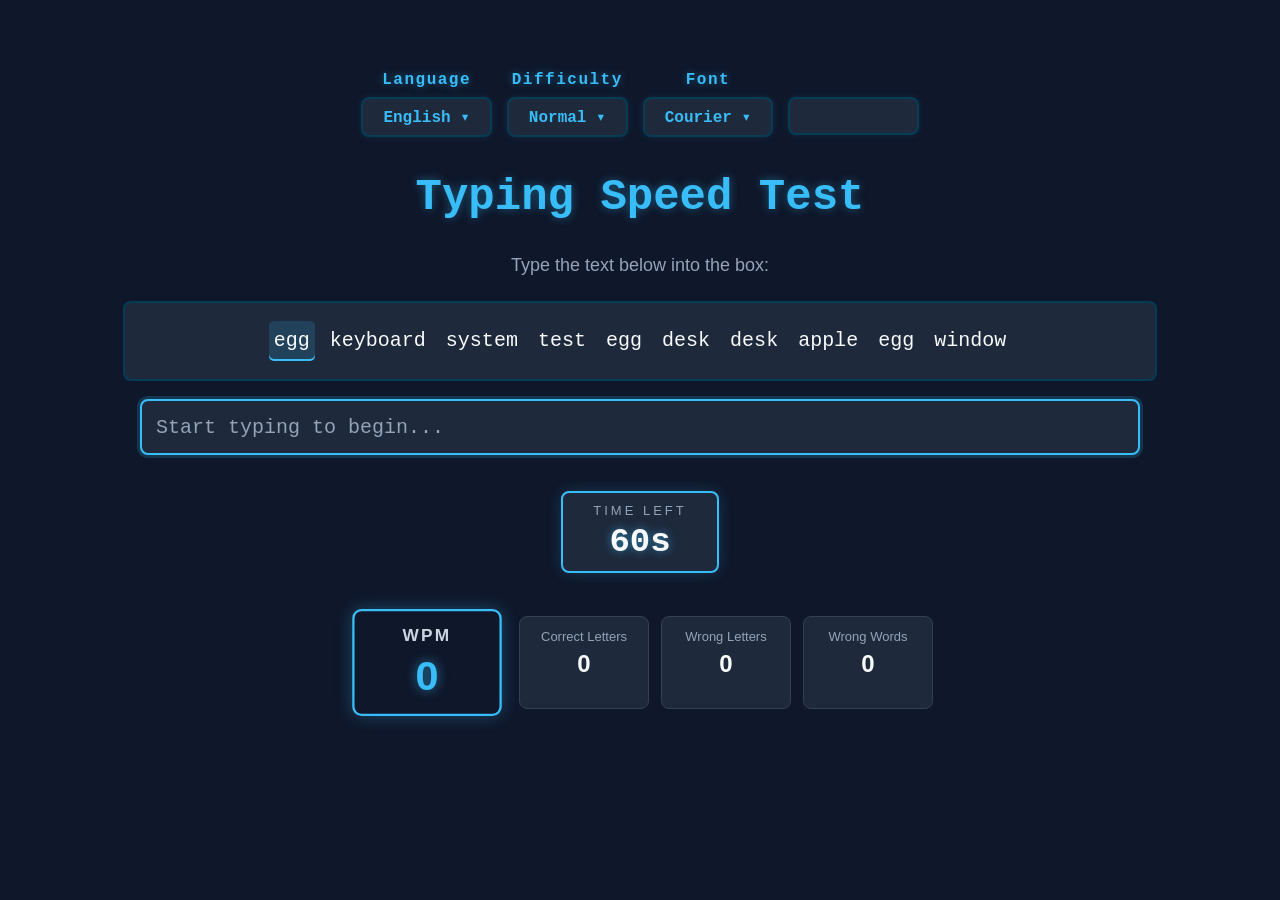
==== game.html @ d406fda8 "add font selection menu for text boxes and save preference" ====
<!DOCTYPE html>
<html>
<head>
    <meta charset="UTF-8">
    <title>Typing Speed Test</title>
    <link rel="stylesheet" href="style.css">
</head>
<body>
    <main class="game-container">
        
        <!-- Settings Menu Start -->
        <div class="settings-bar">
            <!-- 1. Menu (Language) -->
            <div class="dropdown-wrapper">
                <span class="dropdown-label" id="language-label">Language</span> <!-- ID Eklendi -->
                <div class="dropdown">
                    <button class="dropbtn" id="lang-btn" onclick="toggleMenu('language-menu')">English ▾</button>
                    <div id="language-menu" class="dropdown-content">
                        <a href="#" onclick="changeLanguage('English')">English</a>
                        <a href="#" onclick="changeLanguage('Turkish')">Turkish</a>
                    </div>
                </div>
            </div>
            <!-- 2. menu zorluk  -->
            <div class="dropdown-wrapper">
                <span class="dropdown-label" id="difficulty-label">Difficulty</span>
                <div class="dropdown">
                    <button class="dropbtn" id="diff-btn" onclick="toggleMenu('difficulty-menu')">Normal ▾</button>
                    <div id="difficulty-menu" class="dropdown-content">
                        <a href="#" id="diff-normal" onclick="changeDifficulty('Normal')">Normal</a>
                        <a href="#" id="diff-hard" onclick="changeDifficulty('Hard')">Hard</a>
                        <a href="#" id="diff-extreme" onclick="changeDifficulty('Extreme')">Extreme</a>
                    </div>
                </div>
            </div>
            <!-- 3. menu font  -->
            <div class="dropdown-wrapper">
                <span class="dropdown-label" id="font-label">Font</span>
                <div class="dropdown">
                    <button class="dropbtn" id="font-btn" onclick="toggleMenu('font-menu')">Courier ▾</button>
                    <div id="font-menu" class="dropdown-content">
                        <a href="#" onclick="changeFont('Courier New, monospace', 'Courier')">Courier</a>
                        <a href="#" onclick="changeFont('Arial, sans-serif', 'Arial')">Arial</a>
                        <a href="#" onclick="changeFont('Times New Roman, serif', 'Times')">Times</a>
                        <a href="#" onclick="changeFont('Verdana, sans-serif', 'Verdana')">Verdana</a>
                    </div>
                </div>
            </div>
            
            <!-- 4. Menu (Empty) -->
            <div class="dropdown-wrapper">
                <span class="dropdown-label">&nbsp;</span>
                <div class="dropdown">
                    <button class="dropbtn" onclick="toggleMenu('menu-4')">&nbsp;&nbsp;&nbsp;&nbsp;&nbsp;&nbsp;&nbsp;&nbsp;&nbsp;</button>
                    <div id="menu-4" class="dropdown-content">
                        <a href="#">Setting 1</a>
                        <a href="#">Setting 2</a>
                    </div>
                </div>
            </div>
        </div>
        <!-- Settings Menu End -->

        <h1 class="game-title-text">Typing Speed Test</h1>
        <p class="game-subtitle-text">Type the text below into the box:</p>
        
        <div id="target-text">Loading words...</div>
        <br>
        
        <input id="user-input" type="text" placeholder="Start typing to begin..." autocomplete="off">
        
        <br><br>
        
        <div class="timer-box" id="timer-box">
            <span class="timer-label">TIME LEFT</span>
            <span class="timer-value"><span id="time">60</span>s</span>
        </div>

        <div id="stats">
            <div class="stat-box">
                <span>WPM</span>
                <strong id="wpm">0</strong>
            </div>
            <div class="stat-box">
                <span>Correct Letters</span>
                <strong id="correct-letters">0</strong>
            </div>
            <div class="stat-box">
                <span>Wrong Letters</span>
                <strong id="wrong-letters">0</strong>
            </div>
            <div class="stat-box">
                <span>Wrong Words</span>
                <strong id="wrong-words">0</strong>
            </div>
        </div>
        
    </main>

    <script src="script.js"></script>
</body>
</html>
---- style.css ----
body {
    background-color: #0f172a; 
    color: #ffffff;
    font-family: Arial, sans-serif;
    margin: 0;
    overflow-x: hidden; /* Ekrandan taşan klavyenin yatay scroll bar (kaydırma çubuğu) oluşturmasını engeller */
}


.header-bar {
    position: absolute;
    top: 0;
    left: 0;
    width: 100%;
    background-color: #131c2c;
    padding: 12px 0;
    box-sizing: border-box;
    box-shadow: 0 4px 10px rgba(0, 0, 0, 0.4);
    z-index: 20;
}

.game-title {
    font-size: 38px;
    font-weight: 900;
    color: #ffffff;
    font-family: 'Courier New', Courier, monospace;
    text-shadow: 0 0 10px #9238f8, 0 0 20px #9238f8;
    border-right: 5px solid #4ade80;
    white-space: nowrap;
    overflow: hidden;
    margin: 0 0 0 40px;
    width: 12ch;
    animation: typing 1.5s steps(12, end), blink-caret 0.8s step-end infinite;
}

@keyframes typing { from { width: 0 } to { width: 12ch; } }
@keyframes blink-caret { from, to { border-color: transparent } 50% { border-color: #4ade80; } }

.menu-container {
    display: flex;
    flex-direction: column;
    align-items: center;
    justify-content: center;
    height: 100vh;
    padding-top: 40px; 
    box-sizing: border-box;
    text-align: center;
}

.menu-description {
    font-size: 20px;
    color: #94a3b8; 
    margin: 0 0 50px 0;
    letter-spacing: 1px;
    z-index: 10;
    position: relative;
}

.button-link {
    text-decoration: none;
    z-index: 15; 
    position: relative;
}

#menu-start-button {
    padding: 20px 60px;
    background-color: #9238f8; 
    color: #ffffff;
    border: none;
    font-size: 24px;
    font-weight: 900;
    letter-spacing: 3px;
    cursor: pointer;
    border-radius: 12px;
    transition: all 0.3s cubic-bezier(0.175, 0.885, 0.32, 1.275);
    box-shadow: 0 8px 25px rgba(146, 56, 248, 0.5);
    position: relative;
}

#menu-start-button:hover {
    transform: translateY(-5px) scale(1.05); 
    background-color: #a855f7; 
    box-shadow: 0 15px 35px rgba(146, 56, 248, 0.8); 
}

#menu-start-button:active {
    transform: translateY(-2px) scale(0.98);
}


.keyboard-decoration {
    margin-top: -220px; /* Klavyeyi yukarı, butonun tam arkasına çeker */
    display: flex;
    flex-direction: column;
    gap: 25px; 
    opacity: 0.15; 
    pointer-events: none; 
    user-select: none; 
    z-index: 5; 
    position: relative;
}

.key-row {
    display: flex;
    justify-content: center;
    gap: 25px; 
}

.key {
    width: 100px; 
    height: 100px; 
    background-color: rgba(30, 41, 59, 0.6); 
    border: 3px solid rgba(146, 56, 248, 0.5); 
    border-radius: 25px; 
    display: flex;
    align-items: center;
    justify-content: center;
    font-family: 'Courier New', Courier, monospace;
    font-size: 80px; 
    font-weight: bold;
    color: rgba(255, 255, 255, 0.6); 
    box-shadow: inset 0 0 30px rgba(146, 56, 248, 0.15), 0 10px 20px rgba(0, 0, 0, 0.6);
    transition: all 0.3s ease;
}


.highlight-qwerty {
    color: #4ade80; 
    background-color: rgba(74, 222, 128, 0.15); 
    border-color: #4ade80; 
    box-shadow: inset 0 0 40px rgba(74, 222, 128, 0.4), 0 0 30px rgba(74, 222, 128, 0.4); 
    text-shadow: 0 0 10px #4ade80, 0 0 25px #4ade80, 0 0 40px #4ade80; 
}

.space-bar {
    width: 1260px; 
}

.footer-bar {
    position: absolute;
    bottom: 0;
    left: 0;
    width: 100%;
    background-color: #131c2c; /* Üstteki dikdörtgen ile aynı renk */
    padding: 12px 0;
    box-sizing: border-box;
    box-shadow: 0 -4px 10px rgba(0, 0, 0, 0.4); /* Gölge yukarı doğru veriliyor */
    z-index: 20;
    text-align: center;
}

.footer-bar p {
    margin: 0;
    color: #94a3b8; /* Yazı rengi üstteki açıklama metni ile uyumlu */
    font-family: 'Courier New', Courier, monospace; /* Terminal temasıyla uyumlu font */
    font-size: 14px;
    letter-spacing: 1.5px;
}

/* Yeni eklenen oyun ekranı ana taşıyıcısı */
.game-container {
    display: flex;
    flex-direction: column;
    align-items: center;
    justify-content: center;
    min-height: 100vh; /* Ekranın tamamını kaplayıp ortalar */
    padding: 20px;
    box-sizing: border-box;
}

.game-title-text {
    font-family: 'Courier New', Courier, monospace; 
    font-size: 44px;         /* Boyutu biraz büyüttük (Eskisi 36px idi) */
    color: #38bdf8;
    margin-top: -20px;       /* Çok az bir şey yukarı çektik */
    margin-bottom: 15px;     /* Altındaki yazıyla da arası ferahlasın diye boşluk verdik */
    text-shadow: 0 0 10px rgba(56, 189, 248, 0.4);
}

.game-subtitle-text {
    font-family: Arial, sans-serif;
    color: #94a3b8;
    font-size: 18px;
    margin-bottom: 25px;
}

.game-time-text {
    font-family: 'Courier New', Courier, monospace;
    font-size: 20px;
    color: #f8fafc;
}

#target-text {
    font-family: 'Courier New', Courier, monospace; 
    text-align: center; 
    background-color: #1e293b; 
    color: #f8fafc;            
    padding: 15px;
    border: 2px solid #043d55;
    
    width: min(1000px, 95vw); 

    white-space: normal;
    font-size: 20px;
    line-height: 1.8; 
    border-radius: 8px;
}

.target-word {
    display: inline-block;
    margin: 3px 5px;
    padding: 2px 5px;
    border-radius: 5px;
}

.target-char {
    display: inline-block;
    border-radius: 3px;
}

.current-word {
    background-color: rgba(56, 189, 248, 0.16);
    box-shadow: inset 0 -2px 0 #38bdf8;
}

.completed-word {
    color: #4ade80;
}

.missed-word {
    color: #f87171;
    background-color: rgba(248, 113, 113, 0.16);
}

/* kullanıcının yazı yazacağı kutu */
#user-input {
    font-family: 'Courier New', Courier, monospace; 
    background-color: #1e293b;
    color: #ffffff;
    border: 2px solid #334155;
    border-radius: 8px;
    box-sizing: border-box;
    
    /* DEĞİŞEN KISIM BURASI */
    width: min(1000px, 95vw);
    
    height: 56px;
    font-size: 20px;
    line-height: 1.5;
    padding: 14px;
    outline: none;
    transition: border-color 0.2s ease, box-shadow 0.2s ease;
}

#user-input:focus {
    border-color: #38bdf8;
    box-shadow: 0 0 0 3px rgba(56, 189, 248, 0.18);
}

#user-input::placeholder {
    color: #94a3b8;
}

#stats {
    display: flex;
    justify-content: center;
    gap: 12px;
    flex-wrap: wrap;
    width: min(620px, 90vw);
    margin-top: 18px;
}

.stat-box {
    background-color: #1e293b;
    border: 1px solid #334155;
    border-radius: 8px;
    box-sizing: border-box;
    min-width: 130px;
    padding: 12px 16px;
    text-align: center; /* Kutuların içi düzgün ortalansın */
}

.stat-box span {
    display: block;
    color: #94a3b8;
    font-size: 13px;
    margin-bottom: 6px;
}

.stat-box strong {
    color: #f8fafc;
    font-size: 24px;
}

/*yazının doğruluğuna göre renk değiştirme*/
.correct {
    color: #4ade80; 
}

.incorrect {
    color: #f87171; 
    background-color: rgba(248, 113, 113, 0.2); /* yanlış yazılan kelimelerin arka planını hafif kırmızı yapar */   
    border-radius: 3px;
}

.timer-box {
    background-color: #1e293b;
    border: 2px solid #38bdf8;
    border-radius: 8px;
    padding: 10px 30px;
    margin-bottom: 25px;
    text-align: center;
    box-shadow: 0 0 15px rgba(56, 189, 248, 0.2);
    transition: all 0.3s ease;
}

.timer-label {
    display: block;
    color: #94a3b8;
    font-family: Arial, sans-serif;
    font-size: 13px;
    letter-spacing: 3px;
    margin-bottom: 5px;
}

.timer-value {
    display: block;
    color: #f8fafc;
    font-family: 'Courier New', Courier, monospace;
    font-size: 34px;
    font-weight: bold;
    text-shadow: 0 0 10px rgba(56, 189, 248, 0.6);
}

/* Son 10 saniye kala devreye girecek kırmızı alarm animasyonu */
.timer-warning {
    border-color: #f87171 !important;
    box-shadow: 0 0 25px rgba(248, 113, 113, 0.4) !important;
}

.timer-warning .timer-value {
    color: #f87171 !important;
    animation: pulse-red 1s infinite;
    text-shadow: 0 0 15px rgba(248, 113, 113, 0.8) !important;
}

@keyframes pulse-red {
    0% { transform: scale(1); }
    50% { transform: scale(1.08); }
    100% { transform: scale(1); }
}
/* --- YENİDEN BAŞLAT BUTONU TASARIMI --- */
.restart-button {
    background-color: transparent;
    color: #38bdf8;
    border: 2px solid #38bdf8;
    border-radius: 8px;
    padding: 10px 25px;
    font-family: 'Courier New', Courier, monospace;
    font-size: 20px;
    font-weight: bold;
    cursor: pointer;
    transition: all 0.3s ease;
    box-shadow: 0 0 10px rgba(56, 189, 248, 0.2);
}

.restart-button:hover {
    background-color: rgba(56, 189, 248, 0.1);
    box-shadow: 0 0 20px rgba(56, 189, 248, 0.6);
    transform: scale(1.05);
}
.stat-box:first-child {
    border: 2px solid #38bdf8; 
    box-shadow: 0 0 15px rgba(56, 189, 248, 0.3);
    transform: scale(1.15); /* Kutuyu diğerlerine göre %15 daha büyük hale getirir */
    margin: 0 15px; 
    background-color: #0f172a; 
}

/* WPM Kutusunun İçindeki Sayının Tasarımı */
.stat-box:first-child strong {
    font-size: 36px; 
    color: #38bdf8;
    text-shadow: 0 0 10px rgba(56, 189, 248, 0.6);
}

/* WPM Kutusunun Üstündeki "WPM" Yazısının Tasarımı */
.stat-box:first-child span {
    font-size: 15px; /* Başlık yazısını da bir tık büyütürüz */
    color: #cbd5e1;
    font-weight: bold;
    letter-spacing: 2px;
}

/* --- AYARLAR MENÜSÜ TASARIMI --- */
.settings-bar {
    display: flex;
    justify-content: center;
    gap: 15px;
    margin-top: -120px; 
    margin-bottom: 55px;  
    z-index: 100;
}

.dropdown {
    position: relative;
    display: inline-block;
}

.dropbtn {
    background-color: #1e293b;
    color: #38bdf8;
    padding: 8px 20px;
    font-family: 'Courier New', Courier, monospace;
    font-size: 16px;
    font-weight: bold;
    border: 2px solid #043d55;
    border-radius: 8px;
    cursor: pointer;
    transition: all 0.3s ease;
    box-shadow: 0 0 10px rgba(56, 189, 248, 0.1);
}

.dropbtn:hover, .dropbtn:focus {
    background-color: #043d55;
    box-shadow: 0 0 15px rgba(56, 189, 248, 0.4);
    transform: translateY(-2px);
}

.dropdown-content {
    display: none;
    position: absolute;
    background-color: #1e293b;
    min-width: 130px;
    box-shadow: 0px 8px 16px 0px rgba(0,0,0,0.6);
    z-index: 1;
    border: 2px solid #334155;
    border-radius: 8px;
    top: 115%; 
    left: 50%;
    transform: translateX(-50%);
    overflow: hidden;
}

.dropdown-content a {
    color: #94a3b8;
    padding: 12px 16px;
    text-decoration: none;
    display: block;
    font-family: 'Courier New', Courier, monospace;
    font-size: 14px;
    text-align: center;
    transition: all 0.2s ease;
}

.dropdown-content a:hover {
    background-color: rgba(56, 189, 248, 0.15);
    color: #38bdf8;
}

/* JavaScript ile eklenecek görünürlük sınıfı */
.show-menu {
    display: block;
}
/* Menü ve üstündeki yazıyı hizalamak için kapsayıcı */
.dropdown-wrapper {
    display: flex;
    flex-direction: column;
    align-items: center;
    gap: 8px; /* Yazı ile buton arasındaki boşluk */
}

/* Kutunun üstündeki başlığın tasarımı */
.dropdown-label {
    color: #38bdf8; /* Temanla uyumlu turkuaz/mavi renk */
    font-family: 'Courier New', Courier, monospace;
    font-size: 16px; /* Daha net okunması için biraz büyüttük */
    font-weight: bold;
    letter-spacing: 1.5px;
    text-shadow: 0 0 8px rgba(56, 189, 248, 0.4); /* Hafif mavi parlama efekti */
}
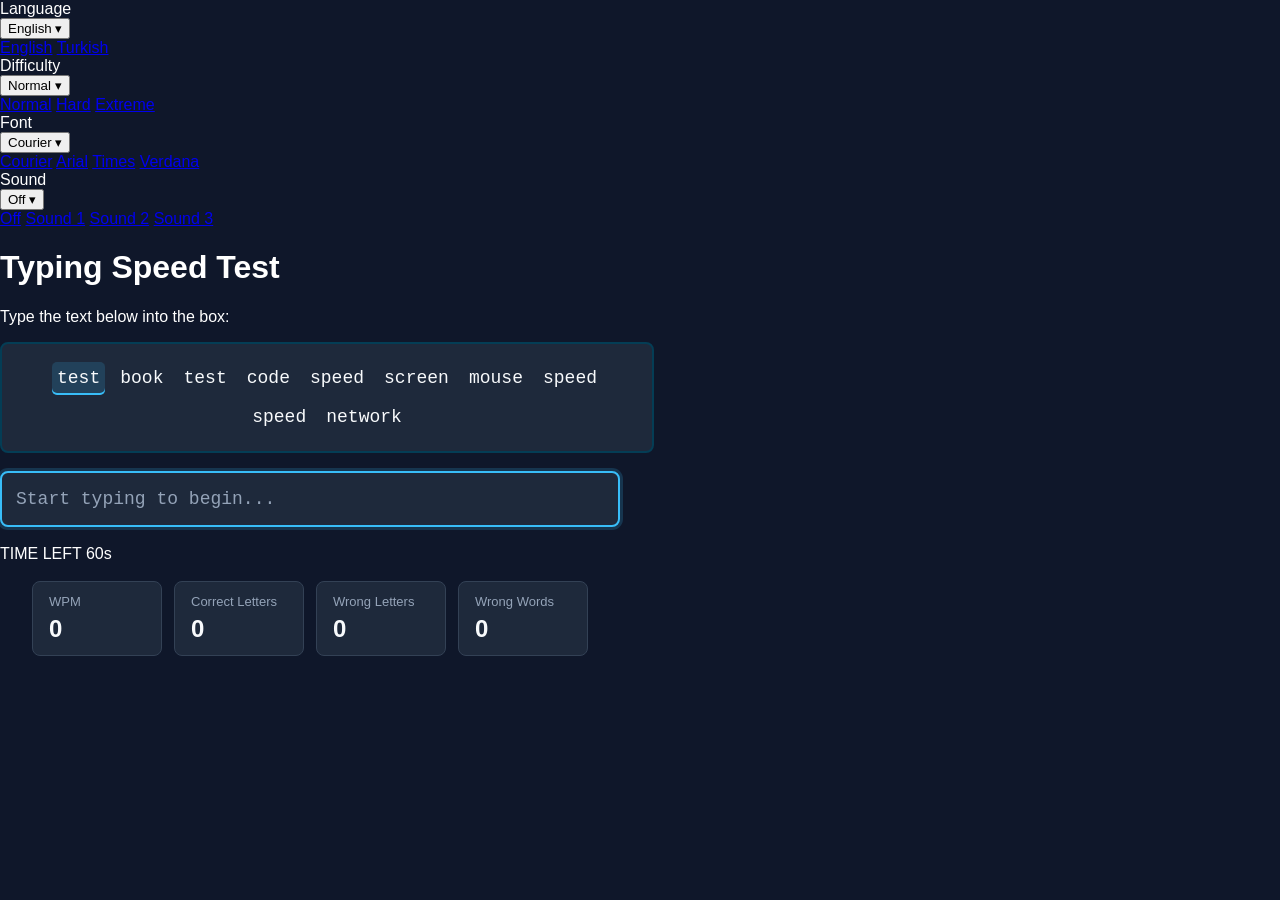
==== commit dca0e947: "integrate real .wav audio files with randomized playback for mechanical keyboard sound" ====
--- a/game.html
+++ b/game.html
@@ -8,11 +8,9 @@
 <body>
     <main class="game-container">
         
-        <!-- Settings Menu Start -->
         <div class="settings-bar">
-            <!-- 1. Menu (Language) -->
             <div class="dropdown-wrapper">
-                <span class="dropdown-label" id="language-label">Language</span> <!-- ID Eklendi -->
+                <span class="dropdown-label" id="language-label">Language</span>
                 <div class="dropdown">
                     <button class="dropbtn" id="lang-btn" onclick="toggleMenu('language-menu')">English ▾</button>
                     <div id="language-menu" class="dropdown-content">
@@ -21,7 +19,7 @@
                     </div>
                 </div>
             </div>
-            <!-- 2. menu zorluk  -->
+            
             <div class="dropdown-wrapper">
                 <span class="dropdown-label" id="difficulty-label">Difficulty</span>
                 <div class="dropdown">
@@ -33,7 +31,7 @@
                     </div>
                 </div>
             </div>
-            <!-- 3. menu font  -->
+            
             <div class="dropdown-wrapper">
                 <span class="dropdown-label" id="font-label">Font</span>
                 <div class="dropdown">
@@ -47,20 +45,19 @@
                 </div>
             </div>
             
-            <!-- 4. Menu (Empty) -->
             <div class="dropdown-wrapper">
-                <span class="dropdown-label">&nbsp;</span>
+                <span class="dropdown-label" id="sound-label">Sound</span>
                 <div class="dropdown">
-                    <button class="dropbtn" onclick="toggleMenu('menu-4')">&nbsp;&nbsp;&nbsp;&nbsp;&nbsp;&nbsp;&nbsp;&nbsp;&nbsp;</button>
-                    <div id="menu-4" class="dropdown-content">
-                        <a href="#">Setting 1</a>
-                        <a href="#">Setting 2</a>
+                    <button class="dropbtn" id="sound-btn" onclick="toggleMenu('sound-menu')">Off ▾</button>
+                    <div id="sound-menu" class="dropdown-content">
+                        <a href="#" id="snd-off" onclick="changeSound('Off')">Off</a>
+                        <a href="#" id="snd-k1" onclick="changeSound('Sound 1')">Sound 1</a>
+                        <a href="#" id="snd-k2" onclick="changeSound('Sound 2')">Sound 2</a>
+                        <a href="#" id="snd-k3" onclick="changeSound('Sound 3')">Sound 3</a>
                     </div>
                 </div>
             </div>
         </div>
-        <!-- Settings Menu End -->
-
         <h1 class="game-title-text">Typing Speed Test</h1>
         <p class="game-subtitle-text">Type the text below into the box:</p>
         
--- a/style.css
+++ b/style.css
@@ -1,12 +1,11 @@
-
+/* --- ORTAK AYARLAR --- */
 body {
     background-color: #0f172a; 
     color: #ffffff;
     font-family: Arial, sans-serif;
     margin: 0;
-    overflow-x: hidden; /* Ekrandan taşan klavyenin yatay scroll bar (kaydırma çubuğu) oluşturmasını engeller */
-}
-
+    overflow-x: hidden;
+}
 
 .header-bar {
     position: absolute;
@@ -14,10 +13,13 @@
     left: 0;
     width: 100%;
     background-color: #131c2c;
-    padding: 12px 0;
+    padding: 12px 40px;/* Sağ ve soldan 40px boşluk verildi */
     box-sizing: border-box;
     box-shadow: 0 4px 10px rgba(0, 0, 0, 0.4);
     z-index: 20;
+    display: flex;/* Başlık ve butonu yan yana hizalamak için */
+    justify-content: space-between;
+    align-items: center;/* Dikeyde ortalama */
 }
 
 .game-title {
@@ -29,13 +31,39 @@
     border-right: 5px solid #4ade80;
     white-space: nowrap;
     overflow: hidden;
-    margin: 0 0 0 40px;
+    margin: 0;/* Header-bar içindeki flex düzeni için margin sıfırlandı */
     width: 12ch;
     animation: typing 1.5s steps(12, end), blink-caret 0.8s step-end infinite;
 }
 
 @keyframes typing { from { width: 0 } to { width: 12ch; } }
 @keyframes blink-caret { from, to { border-color: transparent } 50% { border-color: #4ade80; } }
+
+/* auth ve profil aksiyonlari yerlesimi */
+.header-actions {
+    display: flex;
+    align-items: center;
+    gap: 20px;
+}
+
+/* log in butonu */
+.login-btn {
+    background: none;
+    border: none;
+    padding: 0;
+    font-family: 'Courier New', Courier, monospace;
+    font-size: 14px;
+    font-weight: bold;
+    color: rgba(255, 255, 255, 0.6);
+    cursor: pointer;
+    transition: color 0.2s ease, text-shadow 0.2s ease;
+    outline: none;
+}
+
+.login-btn:hover {
+    color: #4ade80;
+    text-shadow: 0 0 8px #4ade80;
+}
 
 .menu-container {
     display: flex;
@@ -51,54 +79,26 @@
 .menu-description {
     font-size: 20px;
     color: #94a3b8; 
-    margin: 0 0 50px 0;
+    margin: 0 0 90px 0;
     letter-spacing: 1px;
     z-index: 10;
     position: relative;
 }
 
-.button-link {
-    text-decoration: none;
-    z-index: 15; 
-    position: relative;
-}
-
-#menu-start-button {
-    padding: 20px 60px;
-    background-color: #9238f8; 
-    color: #ffffff;
-    border: none;
-    font-size: 24px;
-    font-weight: 900;
-    letter-spacing: 3px;
-    cursor: pointer;
-    border-radius: 12px;
-    transition: all 0.3s cubic-bezier(0.175, 0.885, 0.32, 1.275);
-    box-shadow: 0 8px 25px rgba(146, 56, 248, 0.5);
-    position: relative;
-}
-
-#menu-start-button:hover {
-    transform: translateY(-5px) scale(1.05); 
-    background-color: #a855f7; 
-    box-shadow: 0 15px 35px rgba(146, 56, 248, 0.8); 
-}
-
-#menu-start-button:active {
-    transform: translateY(-2px) scale(0.98);
-}
-
-
+/* ---  SAYDAM KLAVYE --- */
 .keyboard-decoration {
-    margin-top: -220px; /* Klavyeyi yukarı, butonun tam arkasına çeker */
+    margin-top: -60px;
     display: flex;
     flex-direction: column;
     gap: 25px; 
-    opacity: 0.15; 
-    pointer-events: none; 
     user-select: none; 
     z-index: 5; 
     position: relative;
+}
+
+.keyboard-decoration .key:not(.space-bar) {
+    pointer-events: none;
+    opacity: 0.15;
 }
 
 .key-row {
@@ -124,86 +124,257 @@
     transition: all 0.3s ease;
 }
 
-
+/*BELİRGİN QWERTY VURGUSU */
 .highlight-qwerty {
     color: #4ade80; 
-    background-color: rgba(74, 222, 128, 0.15); 
+    background-color: rgba(74, 222, 128, 0.3);
     border-color: #4ade80; 
-    box-shadow: inset 0 0 40px rgba(74, 222, 128, 0.4), 0 0 30px rgba(74, 222, 128, 0.4); 
-    text-shadow: 0 0 10px #4ade80, 0 0 25px #4ade80, 0 0 40px #4ade80; 
+    box-shadow: inset 0 0 40px rgba(74, 222, 128, 0.5), 0 0 35px rgba(74, 222, 128, 0.5); 
+    text-shadow: 0 0 12px #4ade80, 0 0 30px #4ade80; 
+    opacity: 0.3 !important;
+}
+
+/* profil dairesi konteynari */
+.profile-container {
+    position: relative; 
+    display: flex;
+    align-items: center;
+    z-index: 25;
+}
+
+.profile-circle {
+    width: 45px;
+    height: 45px;
+    background-color: rgba(146, 56, 248, 0.2);
+    border: 2px solid #9238f8;
+    border-radius: 50%;
+    display: flex;
+    align-items: center;
+    justify-content: center;
+    font-family: 'Courier New', Courier, monospace;
+    font-size: 20px;
+    font-weight: bold;
+    color: #ffffff;
+    cursor: pointer;
+    box-shadow: 0 0 15px rgba(146, 56, 248, 0.4);
+    transition: all 0.3s ease;
+}
+
+.profile-circle:hover {
+    background-color: rgba(146, 56, 248, 0.4);
+    border-color: #4ade80;
+    box-shadow: 0 0 20px #4ade80;
+    transform: scale(1.05);
+}
+
+/* absolute yapisi relative parent icine sabitlendi */
+.profile-modal {
+    display: none;
+    position: absolute; 
+    top: 58px; 
+    right: 0; 
+    z-index: 100;
+}
+
+.profile-modal.active {
+    display: flex;
+}
+
+.modal-content {
+    background-color: rgba(19, 28, 44, 0.8); 
+    backdrop-filter: blur(10px); 
+    border: 2px solid rgba(146, 56, 248, 0.6);
+    border-radius: 16px;
+    padding: 22px;
+    width: 320px;
+    box-shadow: 0 10px 30px rgba(0, 0, 0, 0.6), inset 0 0 20px rgba(146, 56, 248, 0.1);
+    text-align: left;
+    animation: modalSlide 0.2s ease-out;
+}
+
+@keyframes modalSlide {
+    from { transform: translateY(-10px); opacity: 0; }
+    to { transform: translateY(0); opacity: 1; }
+}
+
+.modal-content h3 {
+    margin: 0 0 16px 0;
+    font-family: 'Courier New', Courier, monospace;
+    color: #ffffff;
+    font-size: 18px;
+    text-shadow: 0 0 8px #9238f8;
+}
+
+.input-group {
+    display: flex;
+    flex-direction: column;
+    gap: 8px;
+    margin-bottom: 24px;
+}
+
+.input-group label {
+    color: #94a3b8;
+    font-size: 13px;
+    font-weight: bold;
+}
+
+.input-group input {
+    background-color: rgba(30, 41, 59, 0.7); 
+    color: #ffffff;
+    border: 2px solid #334155;
+    border-radius: 8px;
+    padding: 10px;
+    font-size: 15px;
+    outline: none;
+    transition: border-color 0.2s;
+}
+
+.input-group input:focus {
+    border-color: #4ade80;
+    box-shadow: 0 0 10px rgba(74, 222, 128, 0.2);
+}
+
+.modal-footer-buttons {
+    display: flex;
+    justify-content: space-between;
+    align-items: center;
+    gap: 10px;
+}
+
+.modal-buttons {
+    display: flex;
+    gap: 10px;
+}
+
+/* klavye tusu miras stilleri */
+.modal-btn {
+    padding: 10px 18px;
+    border-radius: 10px;
+    font-family: 'Courier New', Courier, monospace;
+    font-size: 13px;
+    font-weight: bold;
+    cursor: pointer;
+    background-color: rgba(30, 41, 59, 0.6); 
+    border: 2px solid rgba(146, 56, 248, 0.5); 
+    box-shadow: inset 0 0 15px rgba(146, 56, 248, 0.15), 0 4px 10px rgba(0, 0, 0, 0.4);
+    transition: all 0.2s ease;
+    outline: none;
+}
+
+.modal-btn.cancel {
+    color: rgba(255, 255, 255, 0.6);
+}
+
+.modal-btn.cancel:hover {
+    color: #ffffff;
+    background-color: rgba(30, 41, 59, 0.8);
+    border-color: #f87171;
+    box-shadow: inset 0 0 15px rgba(248, 113, 113, 0.2), 0 0 15px rgba(248, 113, 113, 0.4);
+    transform: translateY(-2px);
+}
+
+.modal-btn.save {
+    color: #9238f8;
+    text-shadow: 0 0 5px rgba(146, 56, 248, 0.6);
+}
+
+.modal-btn.save:hover {
+    color: #ffffff;
+    background-color: rgba(146, 56, 248, 0.2);
+    border-color: #4ade80;
+    box-shadow: inset 0 0 20px rgba(74, 222, 128, 0.3), 0 0 15px #4ade80;
+    text-shadow: 0 0 8px #4ade80;
+    transform: translateY(-2px);
+}
+
+/* log out butonu */
+.logout-btn {
+    background: none;
+    border: none;
+    padding: 0;
+    font-family: 'Courier New', Courier, monospace;
+    font-size: 13px;
+    font-weight: bold;
+    cursor: pointer;
+    color: rgba(248, 113, 113, 0.6);
+    transition: color 0.2s ease, text-shadow 0.2s ease;
+    outline: none;
+}
+
+.logout-btn:hover {
+    color: #f87171;
+    text-shadow: 0 0 8px #f87171;
+}
+
+.space-button-link {
+    text-decoration: none;
+    z-index: 25;
+    position: relative;
 }
 
 .space-bar {
     width: 1260px; 
-}
-
+    font-size: 32px; 
+    font-weight: 900;
+    font-family: 'Courier New', Courier, monospace;
+    letter-spacing: 6px;
+    color: #9238f8;
+    background-color: rgba(146, 56, 248, 0.12);
+    border-color: #9238f8;
+    box-shadow: inset 0 0 40px rgba(146, 56, 248, 0.4), 0 10px 25px rgba(146, 56, 248, 0.2);
+    text-shadow: 0 0 10px rgba(146, 56, 248, 0.6);
+    cursor: pointer;
+    outline: none;
+    opacity: 0.85;
+    transition: all 0.3s cubic-bezier(0.175, 0.885, 0.32, 1.275);
+}
+
+.space-bar:hover {
+    opacity: 1;
+    color: #ffffff;
+    background-color: rgba(146, 56, 248, 0.25);
+    border-color: #a855f7;
+    transform: translateY(-4px) scale(1.01);
+    box-shadow: inset 0 0 50px rgba(146, 56, 248, 0.6), 0 15px 30px rgba(146, 56, 248, 0.4);
+    text-shadow: 0 0 15px #ffffff, 0 0 25px #9238f8;
+}
+
+.space-bar:active {
+    transform: translateY(-1px) scale(0.99);
+    box-shadow: inset 0 0 30px rgba(146, 56, 248, 0.7), 0 5px 10px rgba(0, 0, 0, 0.5);
+}
+
+/* --- ALT BİLGİ (FOOTER) ÇUBUĞU --- */
 .footer-bar {
     position: absolute;
     bottom: 0;
     left: 0;
     width: 100%;
-    background-color: #131c2c; /* Üstteki dikdörtgen ile aynı renk */
+    background-color: #131c2c; 
     padding: 12px 0;
     box-sizing: border-box;
-    box-shadow: 0 -4px 10px rgba(0, 0, 0, 0.4); /* Gölge yukarı doğru veriliyor */
+    box-shadow: 0 -4px 10px rgba(0, 0, 0, 0.4); 
     z-index: 20;
     text-align: center;
 }
 
 .footer-bar p {
     margin: 0;
-    color: #94a3b8; /* Yazı rengi üstteki açıklama metni ile uyumlu */
-    font-family: 'Courier New', Courier, monospace; /* Terminal temasıyla uyumlu font */
+    color: #94a3b8; 
+    font-family: 'Courier New', Courier, monospace; 
     font-size: 14px;
     letter-spacing: 1.5px;
 }
 
-/* Yeni eklenen oyun ekranı ana taşıyıcısı */
-.game-container {
-    display: flex;
-    flex-direction: column;
-    align-items: center;
-    justify-content: center;
-    min-height: 100vh; /* Ekranın tamamını kaplayıp ortalar */
-    padding: 20px;
-    box-sizing: border-box;
-}
-
-.game-title-text {
-    font-family: 'Courier New', Courier, monospace; 
-    font-size: 44px;         /* Boyutu biraz büyüttük (Eskisi 36px idi) */
-    color: #38bdf8;
-    margin-top: -20px;       /* Çok az bir şey yukarı çektik */
-    margin-bottom: 15px;     /* Altındaki yazıyla da arası ferahlasın diye boşluk verdik */
-    text-shadow: 0 0 10px rgba(56, 189, 248, 0.4);
-}
-
-.game-subtitle-text {
-    font-family: Arial, sans-serif;
-    color: #94a3b8;
-    font-size: 18px;
-    margin-bottom: 25px;
-}
-
-.game-time-text {
-    font-family: 'Courier New', Courier, monospace;
-    font-size: 20px;
-    color: #f8fafc;
-}
-
+/* metnin durduğu kutunun ayarları */
 #target-text {
-    font-family: 'Courier New', Courier, monospace; 
-    text-align: center; 
-    background-color: #1e293b; 
-    color: #f8fafc;            
+    background-color: #1e293b;/* arka plandan biraz daha açık bir mavi */
+    color: #f8fafc;           /* kutunun içindeki yazının rengi */
     padding: 15px;
     border: 2px solid #043d55;
-    
-    width: min(1000px, 95vw); 
-
-    white-space: normal;
-    font-size: 20px;
-    line-height: 1.8; 
+    width: min(620px, 90vw);
+    font-size: 18px;
+    line-height: 1.6;
     border-radius: 8px;
 }
 
@@ -235,18 +406,14 @@
 
 /* kullanıcının yazı yazacağı kutu */
 #user-input {
-    font-family: 'Courier New', Courier, monospace; 
     background-color: #1e293b;
     color: #ffffff;
     border: 2px solid #334155;
     border-radius: 8px;
     box-sizing: border-box;
-    
-    /* DEĞİŞEN KISIM BURASI */
-    width: min(1000px, 95vw);
-    
+    width: min(620px, 90vw);
     height: 56px;
-    font-size: 20px;
+    font-size: 18px;
     line-height: 1.5;
     padding: 14px;
     outline: none;
@@ -278,7 +445,6 @@
     box-sizing: border-box;
     min-width: 130px;
     padding: 12px 16px;
-    text-align: center; /* Kutuların içi düzgün ortalansın */
 }
 
 .stat-box span {
@@ -298,185 +464,9 @@
     color: #4ade80; 
 }
 
+/* yanlış yazılan kelimelerin arka planını hafif kırmızı yapar */   
 .incorrect {
     color: #f87171; 
-    background-color: rgba(248, 113, 113, 0.2); /* yanlış yazılan kelimelerin arka planını hafif kırmızı yapar */   
+    background-color: rgba(248, 113, 113, 0.2);
     border-radius: 3px;
-}
-
-.timer-box {
-    background-color: #1e293b;
-    border: 2px solid #38bdf8;
-    border-radius: 8px;
-    padding: 10px 30px;
-    margin-bottom: 25px;
-    text-align: center;
-    box-shadow: 0 0 15px rgba(56, 189, 248, 0.2);
-    transition: all 0.3s ease;
-}
-
-.timer-label {
-    display: block;
-    color: #94a3b8;
-    font-family: Arial, sans-serif;
-    font-size: 13px;
-    letter-spacing: 3px;
-    margin-bottom: 5px;
-}
-
-.timer-value {
-    display: block;
-    color: #f8fafc;
-    font-family: 'Courier New', Courier, monospace;
-    font-size: 34px;
-    font-weight: bold;
-    text-shadow: 0 0 10px rgba(56, 189, 248, 0.6);
-}
-
-/* Son 10 saniye kala devreye girecek kırmızı alarm animasyonu */
-.timer-warning {
-    border-color: #f87171 !important;
-    box-shadow: 0 0 25px rgba(248, 113, 113, 0.4) !important;
-}
-
-.timer-warning .timer-value {
-    color: #f87171 !important;
-    animation: pulse-red 1s infinite;
-    text-shadow: 0 0 15px rgba(248, 113, 113, 0.8) !important;
-}
-
-@keyframes pulse-red {
-    0% { transform: scale(1); }
-    50% { transform: scale(1.08); }
-    100% { transform: scale(1); }
-}
-/* --- YENİDEN BAŞLAT BUTONU TASARIMI --- */
-.restart-button {
-    background-color: transparent;
-    color: #38bdf8;
-    border: 2px solid #38bdf8;
-    border-radius: 8px;
-    padding: 10px 25px;
-    font-family: 'Courier New', Courier, monospace;
-    font-size: 20px;
-    font-weight: bold;
-    cursor: pointer;
-    transition: all 0.3s ease;
-    box-shadow: 0 0 10px rgba(56, 189, 248, 0.2);
-}
-
-.restart-button:hover {
-    background-color: rgba(56, 189, 248, 0.1);
-    box-shadow: 0 0 20px rgba(56, 189, 248, 0.6);
-    transform: scale(1.05);
-}
-.stat-box:first-child {
-    border: 2px solid #38bdf8; 
-    box-shadow: 0 0 15px rgba(56, 189, 248, 0.3);
-    transform: scale(1.15); /* Kutuyu diğerlerine göre %15 daha büyük hale getirir */
-    margin: 0 15px; 
-    background-color: #0f172a; 
-}
-
-/* WPM Kutusunun İçindeki Sayının Tasarımı */
-.stat-box:first-child strong {
-    font-size: 36px; 
-    color: #38bdf8;
-    text-shadow: 0 0 10px rgba(56, 189, 248, 0.6);
-}
-
-/* WPM Kutusunun Üstündeki "WPM" Yazısının Tasarımı */
-.stat-box:first-child span {
-    font-size: 15px; /* Başlık yazısını da bir tık büyütürüz */
-    color: #cbd5e1;
-    font-weight: bold;
-    letter-spacing: 2px;
-}
-
-/* --- AYARLAR MENÜSÜ TASARIMI --- */
-.settings-bar {
-    display: flex;
-    justify-content: center;
-    gap: 15px;
-    margin-top: -120px; 
-    margin-bottom: 55px;  
-    z-index: 100;
-}
-
-.dropdown {
-    position: relative;
-    display: inline-block;
-}
-
-.dropbtn {
-    background-color: #1e293b;
-    color: #38bdf8;
-    padding: 8px 20px;
-    font-family: 'Courier New', Courier, monospace;
-    font-size: 16px;
-    font-weight: bold;
-    border: 2px solid #043d55;
-    border-radius: 8px;
-    cursor: pointer;
-    transition: all 0.3s ease;
-    box-shadow: 0 0 10px rgba(56, 189, 248, 0.1);
-}
-
-.dropbtn:hover, .dropbtn:focus {
-    background-color: #043d55;
-    box-shadow: 0 0 15px rgba(56, 189, 248, 0.4);
-    transform: translateY(-2px);
-}
-
-.dropdown-content {
-    display: none;
-    position: absolute;
-    background-color: #1e293b;
-    min-width: 130px;
-    box-shadow: 0px 8px 16px 0px rgba(0,0,0,0.6);
-    z-index: 1;
-    border: 2px solid #334155;
-    border-radius: 8px;
-    top: 115%; 
-    left: 50%;
-    transform: translateX(-50%);
-    overflow: hidden;
-}
-
-.dropdown-content a {
-    color: #94a3b8;
-    padding: 12px 16px;
-    text-decoration: none;
-    display: block;
-    font-family: 'Courier New', Courier, monospace;
-    font-size: 14px;
-    text-align: center;
-    transition: all 0.2s ease;
-}
-
-.dropdown-content a:hover {
-    background-color: rgba(56, 189, 248, 0.15);
-    color: #38bdf8;
-}
-
-/* JavaScript ile eklenecek görünürlük sınıfı */
-.show-menu {
-    display: block;
-}
-/* Menü ve üstündeki yazıyı hizalamak için kapsayıcı */
-.dropdown-wrapper {
-    display: flex;
-    flex-direction: column;
-    align-items: center;
-    gap: 8px; /* Yazı ile buton arasındaki boşluk */
-}
-
-/* Kutunun üstündeki başlığın tasarımı */
-.dropdown-label {
-    color: #38bdf8; /* Temanla uyumlu turkuaz/mavi renk */
-    font-family: 'Courier New', Courier, monospace;
-    font-size: 16px; /* Daha net okunması için biraz büyüttük */
-    font-weight: bold;
-    letter-spacing: 1.5px;
-    text-shadow: 0 0 8px rgba(56, 189, 248, 0.4); /* Hafif mavi parlama efekti */
 }
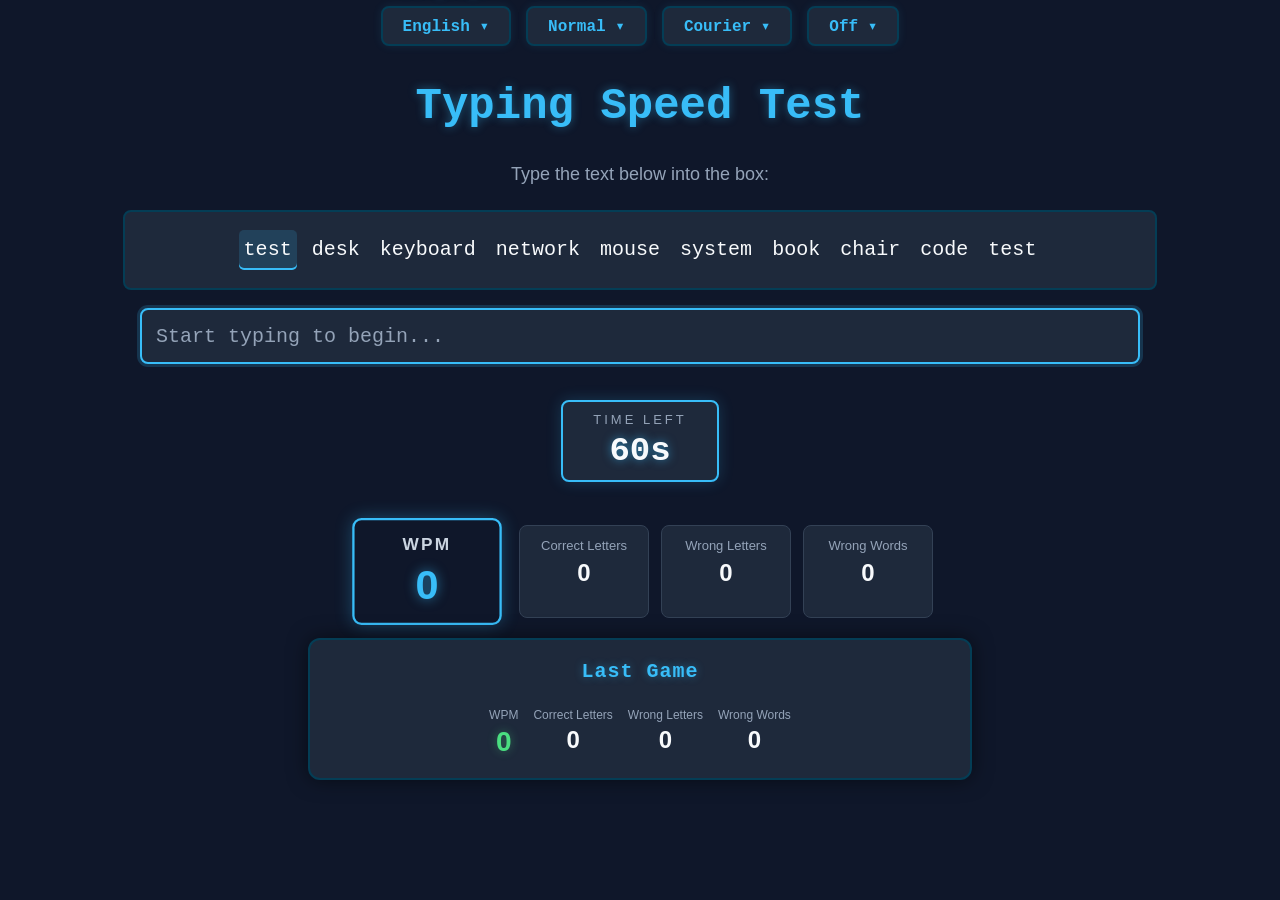
==== commit 0d9a3eb7: "add last game statistics side panel with localStorage support" ====
--- a/game.html
+++ b/game.html
@@ -91,6 +91,26 @@
                 <strong id="wrong-words">0</strong>
             </div>
         </div>
+
+        <div id="last-game-stats" class="side-panel">
+            <h3 id="lg-title">Last Game</h3>
+            <div class="side-stat">
+                <span>WPM</span>
+                <strong id="lg-wpm">0</strong>
+            </div>
+            <div class="side-stat">
+                <span id="lg-correct-label">Correct Letters</span>
+                <strong id="lg-correct">0</strong>
+            </div>
+            <div class="side-stat">
+                <span id="lg-wrong-label">Wrong Letters</span>
+                <strong id="lg-wrong">0</strong>
+            </div>
+            <div class="side-stat">
+                <span id="lg-wrong-words-label">Wrong Words</span>
+                <strong id="lg-wrong-words">0</strong>
+            </div>
+        </div>
         
     </main>
 
--- a/style.css
+++ b/style.css
@@ -1,11 +1,12 @@
-/* --- ORTAK AYARLAR --- */
+
 body {
     background-color: #0f172a; 
     color: #ffffff;
     font-family: Arial, sans-serif;
     margin: 0;
-    overflow-x: hidden;
-}
+    overflow-x: hidden; /* Ekrandan taşan klavyenin yatay scroll bar (kaydırma çubuğu) oluşturmasını engeller */
+}
+
 
 .header-bar {
     position: absolute;
@@ -13,13 +14,10 @@
     left: 0;
     width: 100%;
     background-color: #131c2c;
-    padding: 12px 40px;/* Sağ ve soldan 40px boşluk verildi */
+    padding: 12px 0;
     box-sizing: border-box;
     box-shadow: 0 4px 10px rgba(0, 0, 0, 0.4);
     z-index: 20;
-    display: flex;/* Başlık ve butonu yan yana hizalamak için */
-    justify-content: space-between;
-    align-items: center;/* Dikeyde ortalama */
 }
 
 .game-title {
@@ -31,39 +29,13 @@
     border-right: 5px solid #4ade80;
     white-space: nowrap;
     overflow: hidden;
-    margin: 0;/* Header-bar içindeki flex düzeni için margin sıfırlandı */
+    margin: 0 0 0 40px;
     width: 12ch;
     animation: typing 1.5s steps(12, end), blink-caret 0.8s step-end infinite;
 }
 
 @keyframes typing { from { width: 0 } to { width: 12ch; } }
 @keyframes blink-caret { from, to { border-color: transparent } 50% { border-color: #4ade80; } }
-
-/* auth ve profil aksiyonlari yerlesimi */
-.header-actions {
-    display: flex;
-    align-items: center;
-    gap: 20px;
-}
-
-/* log in butonu */
-.login-btn {
-    background: none;
-    border: none;
-    padding: 0;
-    font-family: 'Courier New', Courier, monospace;
-    font-size: 14px;
-    font-weight: bold;
-    color: rgba(255, 255, 255, 0.6);
-    cursor: pointer;
-    transition: color 0.2s ease, text-shadow 0.2s ease;
-    outline: none;
-}
-
-.login-btn:hover {
-    color: #4ade80;
-    text-shadow: 0 0 8px #4ade80;
-}
 
 .menu-container {
     display: flex;
@@ -79,26 +51,54 @@
 .menu-description {
     font-size: 20px;
     color: #94a3b8; 
-    margin: 0 0 90px 0;
+    margin: 0 0 50px 0;
     letter-spacing: 1px;
     z-index: 10;
     position: relative;
 }
 
-/* ---  SAYDAM KLAVYE --- */
+.button-link {
+    text-decoration: none;
+    z-index: 15; 
+    position: relative;
+}
+
+#menu-start-button {
+    padding: 20px 60px;
+    background-color: #9238f8; 
+    color: #ffffff;
+    border: none;
+    font-size: 24px;
+    font-weight: 900;
+    letter-spacing: 3px;
+    cursor: pointer;
+    border-radius: 12px;
+    transition: all 0.3s cubic-bezier(0.175, 0.885, 0.32, 1.275);
+    box-shadow: 0 8px 25px rgba(146, 56, 248, 0.5);
+    position: relative;
+}
+
+#menu-start-button:hover {
+    transform: translateY(-5px) scale(1.05); 
+    background-color: #a855f7; 
+    box-shadow: 0 15px 35px rgba(146, 56, 248, 0.8); 
+}
+
+#menu-start-button:active {
+    transform: translateY(-2px) scale(0.98);
+}
+
+
 .keyboard-decoration {
-    margin-top: -60px;
+    margin-top: -220px; /* Klavyeyi yukarı, butonun tam arkasına çeker */
     display: flex;
     flex-direction: column;
     gap: 25px; 
+    opacity: 0.15; 
+    pointer-events: none; 
     user-select: none; 
     z-index: 5; 
     position: relative;
-}
-
-.keyboard-decoration .key:not(.space-bar) {
-    pointer-events: none;
-    opacity: 0.15;
 }
 
 .key-row {
@@ -124,257 +124,86 @@
     transition: all 0.3s ease;
 }
 
-/*BELİRGİN QWERTY VURGUSU */
+
 .highlight-qwerty {
     color: #4ade80; 
-    background-color: rgba(74, 222, 128, 0.3);
+    background-color: rgba(74, 222, 128, 0.15); 
     border-color: #4ade80; 
-    box-shadow: inset 0 0 40px rgba(74, 222, 128, 0.5), 0 0 35px rgba(74, 222, 128, 0.5); 
-    text-shadow: 0 0 12px #4ade80, 0 0 30px #4ade80; 
-    opacity: 0.3 !important;
-}
-
-/* profil dairesi konteynari */
-.profile-container {
-    position: relative; 
-    display: flex;
-    align-items: center;
-    z-index: 25;
-}
-
-.profile-circle {
-    width: 45px;
-    height: 45px;
-    background-color: rgba(146, 56, 248, 0.2);
-    border: 2px solid #9238f8;
-    border-radius: 50%;
-    display: flex;
-    align-items: center;
-    justify-content: center;
-    font-family: 'Courier New', Courier, monospace;
-    font-size: 20px;
-    font-weight: bold;
-    color: #ffffff;
-    cursor: pointer;
-    box-shadow: 0 0 15px rgba(146, 56, 248, 0.4);
-    transition: all 0.3s ease;
-}
-
-.profile-circle:hover {
-    background-color: rgba(146, 56, 248, 0.4);
-    border-color: #4ade80;
-    box-shadow: 0 0 20px #4ade80;
-    transform: scale(1.05);
-}
-
-/* absolute yapisi relative parent icine sabitlendi */
-.profile-modal {
-    display: none;
-    position: absolute; 
-    top: 58px; 
-    right: 0; 
-    z-index: 100;
-}
-
-.profile-modal.active {
-    display: flex;
-}
-
-.modal-content {
-    background-color: rgba(19, 28, 44, 0.8); 
-    backdrop-filter: blur(10px); 
-    border: 2px solid rgba(146, 56, 248, 0.6);
-    border-radius: 16px;
-    padding: 22px;
-    width: 320px;
-    box-shadow: 0 10px 30px rgba(0, 0, 0, 0.6), inset 0 0 20px rgba(146, 56, 248, 0.1);
-    text-align: left;
-    animation: modalSlide 0.2s ease-out;
-}
-
-@keyframes modalSlide {
-    from { transform: translateY(-10px); opacity: 0; }
-    to { transform: translateY(0); opacity: 1; }
-}
-
-.modal-content h3 {
-    margin: 0 0 16px 0;
-    font-family: 'Courier New', Courier, monospace;
-    color: #ffffff;
-    font-size: 18px;
-    text-shadow: 0 0 8px #9238f8;
-}
-
-.input-group {
-    display: flex;
-    flex-direction: column;
-    gap: 8px;
-    margin-bottom: 24px;
-}
-
-.input-group label {
-    color: #94a3b8;
-    font-size: 13px;
-    font-weight: bold;
-}
-
-.input-group input {
-    background-color: rgba(30, 41, 59, 0.7); 
-    color: #ffffff;
-    border: 2px solid #334155;
-    border-radius: 8px;
-    padding: 10px;
-    font-size: 15px;
-    outline: none;
-    transition: border-color 0.2s;
-}
-
-.input-group input:focus {
-    border-color: #4ade80;
-    box-shadow: 0 0 10px rgba(74, 222, 128, 0.2);
-}
-
-.modal-footer-buttons {
-    display: flex;
-    justify-content: space-between;
-    align-items: center;
-    gap: 10px;
-}
-
-.modal-buttons {
-    display: flex;
-    gap: 10px;
-}
-
-/* klavye tusu miras stilleri */
-.modal-btn {
-    padding: 10px 18px;
-    border-radius: 10px;
-    font-family: 'Courier New', Courier, monospace;
-    font-size: 13px;
-    font-weight: bold;
-    cursor: pointer;
-    background-color: rgba(30, 41, 59, 0.6); 
-    border: 2px solid rgba(146, 56, 248, 0.5); 
-    box-shadow: inset 0 0 15px rgba(146, 56, 248, 0.15), 0 4px 10px rgba(0, 0, 0, 0.4);
-    transition: all 0.2s ease;
-    outline: none;
-}
-
-.modal-btn.cancel {
-    color: rgba(255, 255, 255, 0.6);
-}
-
-.modal-btn.cancel:hover {
-    color: #ffffff;
-    background-color: rgba(30, 41, 59, 0.8);
-    border-color: #f87171;
-    box-shadow: inset 0 0 15px rgba(248, 113, 113, 0.2), 0 0 15px rgba(248, 113, 113, 0.4);
-    transform: translateY(-2px);
-}
-
-.modal-btn.save {
-    color: #9238f8;
-    text-shadow: 0 0 5px rgba(146, 56, 248, 0.6);
-}
-
-.modal-btn.save:hover {
-    color: #ffffff;
-    background-color: rgba(146, 56, 248, 0.2);
-    border-color: #4ade80;
-    box-shadow: inset 0 0 20px rgba(74, 222, 128, 0.3), 0 0 15px #4ade80;
-    text-shadow: 0 0 8px #4ade80;
-    transform: translateY(-2px);
-}
-
-/* log out butonu */
-.logout-btn {
-    background: none;
-    border: none;
-    padding: 0;
-    font-family: 'Courier New', Courier, monospace;
-    font-size: 13px;
-    font-weight: bold;
-    cursor: pointer;
-    color: rgba(248, 113, 113, 0.6);
-    transition: color 0.2s ease, text-shadow 0.2s ease;
-    outline: none;
-}
-
-.logout-btn:hover {
-    color: #f87171;
-    text-shadow: 0 0 8px #f87171;
-}
-
-.space-button-link {
-    text-decoration: none;
-    z-index: 25;
-    position: relative;
+    box-shadow: inset 0 0 40px rgba(74, 222, 128, 0.4), 0 0 30px rgba(74, 222, 128, 0.4); 
+    text-shadow: 0 0 10px #4ade80, 0 0 25px #4ade80, 0 0 40px #4ade80; 
 }
 
 .space-bar {
     width: 1260px; 
-    font-size: 32px; 
-    font-weight: 900;
-    font-family: 'Courier New', Courier, monospace;
-    letter-spacing: 6px;
-    color: #9238f8;
-    background-color: rgba(146, 56, 248, 0.12);
-    border-color: #9238f8;
-    box-shadow: inset 0 0 40px rgba(146, 56, 248, 0.4), 0 10px 25px rgba(146, 56, 248, 0.2);
-    text-shadow: 0 0 10px rgba(146, 56, 248, 0.6);
-    cursor: pointer;
-    outline: none;
-    opacity: 0.85;
-    transition: all 0.3s cubic-bezier(0.175, 0.885, 0.32, 1.275);
-}
-
-.space-bar:hover {
-    opacity: 1;
-    color: #ffffff;
-    background-color: rgba(146, 56, 248, 0.25);
-    border-color: #a855f7;
-    transform: translateY(-4px) scale(1.01);
-    box-shadow: inset 0 0 50px rgba(146, 56, 248, 0.6), 0 15px 30px rgba(146, 56, 248, 0.4);
-    text-shadow: 0 0 15px #ffffff, 0 0 25px #9238f8;
-}
-
-.space-bar:active {
-    transform: translateY(-1px) scale(0.99);
-    box-shadow: inset 0 0 30px rgba(146, 56, 248, 0.7), 0 5px 10px rgba(0, 0, 0, 0.5);
-}
-
-/* --- ALT BİLGİ (FOOTER) ÇUBUĞU --- */
+}
+
 .footer-bar {
     position: absolute;
     bottom: 0;
     left: 0;
     width: 100%;
-    background-color: #131c2c; 
+    background-color: #131c2c; /* Üstteki dikdörtgen ile aynı renk */
     padding: 12px 0;
     box-sizing: border-box;
-    box-shadow: 0 -4px 10px rgba(0, 0, 0, 0.4); 
+    box-shadow: 0 -4px 10px rgba(0, 0, 0, 0.4); /* Gölge yukarı doğru veriliyor */
     z-index: 20;
     text-align: center;
 }
 
 .footer-bar p {
     margin: 0;
-    color: #94a3b8; 
-    font-family: 'Courier New', Courier, monospace; 
+    color: #94a3b8; /* Yazı rengi üstteki açıklama metni ile uyumlu */
+    font-family: 'Courier New', Courier, monospace; /* Terminal temasıyla uyumlu font */
     font-size: 14px;
     letter-spacing: 1.5px;
 }
 
-/* metnin durduğu kutunun ayarları */
+/* Yeni eklenen oyun ekranı ana taşıyıcısı */
+.game-container {
+    display: flex;
+    flex-direction: column;
+    align-items: center;
+    justify-content: center;
+    min-height: 100vh; /* Ekranın tamamını kaplayıp ortalar */
+    padding: 20px;
+    box-sizing: border-box;
+}
+
+.game-title-text {
+    font-family: 'Courier New', Courier, monospace; 
+    font-size: 44px;         /* Boyutu biraz büyüttük (Eskisi 36px idi) */
+    color: #38bdf8;
+    margin-top: -20px;       /* Çok az bir şey yukarı çektik */
+    margin-bottom: 15px;     /* Altındaki yazıyla da arası ferahlasın diye boşluk verdik */
+    text-shadow: 0 0 10px rgba(56, 189, 248, 0.4);
+}
+
+.game-subtitle-text {
+    font-family: Arial, sans-serif;
+    color: #94a3b8;
+    font-size: 18px;
+    margin-bottom: 25px;
+}
+
+.game-time-text {
+    font-family: 'Courier New', Courier, monospace;
+    font-size: 20px;
+    color: #f8fafc;
+}
+
 #target-text {
-    background-color: #1e293b;/* arka plandan biraz daha açık bir mavi */
-    color: #f8fafc;           /* kutunun içindeki yazının rengi */
+    font-family: 'Courier New', Courier, monospace; 
+    text-align: center; 
+    background-color: #1e293b; 
+    color: #f8fafc;            
     padding: 15px;
     border: 2px solid #043d55;
-    width: min(620px, 90vw);
-    font-size: 18px;
-    line-height: 1.6;
+    
+    width: min(1000px, 95vw); 
+
+    white-space: normal;
+    font-size: 20px;
+    line-height: 1.8; 
     border-radius: 8px;
 }
 
@@ -406,14 +235,18 @@
 
 /* kullanıcının yazı yazacağı kutu */
 #user-input {
+    font-family: 'Courier New', Courier, monospace; 
     background-color: #1e293b;
     color: #ffffff;
     border: 2px solid #334155;
     border-radius: 8px;
     box-sizing: border-box;
-    width: min(620px, 90vw);
+    
+    /* DEĞİŞEN KISIM BURASI */
+    width: min(1000px, 95vw);
+    
     height: 56px;
-    font-size: 18px;
+    font-size: 20px;
     line-height: 1.5;
     padding: 14px;
     outline: none;
@@ -445,6 +278,7 @@
     box-sizing: border-box;
     min-width: 130px;
     padding: 12px 16px;
+    text-align: center; /* Kutuların içi düzgün ortalansın */
 }
 
 .stat-box span {
@@ -464,9 +298,259 @@
     color: #4ade80; 
 }
 
-/* yanlış yazılan kelimelerin arka planını hafif kırmızı yapar */   
 .incorrect {
     color: #f87171; 
-    background-color: rgba(248, 113, 113, 0.2);
+    background-color: rgba(248, 113, 113, 0.2); /* yanlış yazılan kelimelerin arka planını hafif kırmızı yapar */   
     border-radius: 3px;
+}
+
+.timer-box {
+    background-color: #1e293b;
+    border: 2px solid #38bdf8;
+    border-radius: 8px;
+    padding: 10px 30px;
+    margin-bottom: 25px;
+    text-align: center;
+    box-shadow: 0 0 15px rgba(56, 189, 248, 0.2);
+    transition: all 0.3s ease;
+}
+
+.timer-label {
+    display: block;
+    color: #94a3b8;
+    font-family: Arial, sans-serif;
+    font-size: 13px;
+    letter-spacing: 3px;
+    margin-bottom: 5px;
+}
+
+.timer-value {
+    display: block;
+    color: #f8fafc;
+    font-family: 'Courier New', Courier, monospace;
+    font-size: 34px;
+    font-weight: bold;
+    text-shadow: 0 0 10px rgba(56, 189, 248, 0.6);
+}
+
+/* Son 10 saniye kala devreye girecek kırmızı alarm animasyonu */
+.timer-warning {
+    border-color: #f87171 !important;
+    box-shadow: 0 0 25px rgba(248, 113, 113, 0.4) !important;
+}
+
+.timer-warning .timer-value {
+    color: #f87171 !important;
+    animation: pulse-red 1s infinite;
+    text-shadow: 0 0 15px rgba(248, 113, 113, 0.8) !important;
+}
+
+@keyframes pulse-red {
+    0% { transform: scale(1); }
+    50% { transform: scale(1.08); }
+    100% { transform: scale(1); }
+}
+/* --- YENİDEN BAŞLAT BUTONU TASARIMI --- */
+.restart-button {
+    background-color: transparent;
+    color: #38bdf8;
+    border: 2px solid #38bdf8;
+    border-radius: 8px;
+    padding: 10px 25px;
+    font-family: 'Courier New', Courier, monospace;
+    font-size: 20px;
+    font-weight: bold;
+    cursor: pointer;
+    transition: all 0.3s ease;
+    box-shadow: 0 0 10px rgba(56, 189, 248, 0.2);
+}
+
+.restart-button:hover {
+    background-color: rgba(56, 189, 248, 0.1);
+    box-shadow: 0 0 20px rgba(56, 189, 248, 0.6);
+    transform: scale(1.05);
+}
+.stat-box:first-child {
+    border: 2px solid #38bdf8; 
+    box-shadow: 0 0 15px rgba(56, 189, 248, 0.3);
+    transform: scale(1.15); /* Kutuyu diğerlerine göre %15 daha büyük hale getirir */
+    margin: 0 15px; 
+    background-color: #0f172a; 
+}
+
+/* WPM Kutusunun İçindeki Sayının Tasarımı */
+.stat-box:first-child strong {
+    font-size: 36px; 
+    color: #38bdf8;
+    text-shadow: 0 0 10px rgba(56, 189, 248, 0.6);
+}
+
+/* WPM Kutusunun Üstündeki "WPM" Yazısının Tasarımı */
+.stat-box:first-child span {
+    font-size: 15px; /* Başlık yazısını da bir tık büyütürüz */
+    color: #cbd5e1;
+    font-weight: bold;
+    letter-spacing: 2px;
+}
+
+/* --- AYARLAR MENÜSÜ TASARIMI --- */
+.settings-bar {
+    display: flex;
+    justify-content: center;
+    gap: 15px;
+    margin-top: -120px; 
+    margin-bottom: 55px;  
+    z-index: 100;
+}
+
+.dropdown {
+    position: relative;
+    display: inline-block;
+}
+
+.dropbtn {
+    background-color: #1e293b;
+    color: #38bdf8;
+    padding: 8px 20px;
+    font-family: 'Courier New', Courier, monospace;
+    font-size: 16px;
+    font-weight: bold;
+    border: 2px solid #043d55;
+    border-radius: 8px;
+    cursor: pointer;
+    transition: all 0.3s ease;
+    box-shadow: 0 0 10px rgba(56, 189, 248, 0.1);
+}
+
+.dropbtn:hover, .dropbtn:focus {
+    background-color: #043d55;
+    box-shadow: 0 0 15px rgba(56, 189, 248, 0.4);
+    transform: translateY(-2px);
+}
+
+.dropdown-content {
+    display: none;
+    position: absolute;
+    background-color: #1e293b;
+    min-width: 130px;
+    box-shadow: 0px 8px 16px 0px rgba(0,0,0,0.6);
+    z-index: 1;
+    border: 2px solid #334155;
+    border-radius: 8px;
+    top: 115%; 
+    left: 50%;
+    transform: translateX(-50%);
+    overflow: hidden;
+}
+
+.dropdown-content a {
+    color: #94a3b8;
+    padding: 12px 16px;
+    text-decoration: none;
+    display: block;
+    font-family: 'Courier New', Courier, monospace;
+    font-size: 14px;
+    text-align: center;
+    transition: all 0.2s ease;
+}
+
+.dropdown-content a:hover {
+    background-color: rgba(56, 189, 248, 0.15);
+    color: #38bdf8;
+}
+
+/* JavaScript ile eklenecek görünürlük sınıfı */
+.show-menu {
+    display: block;
+}
+/* Menü ve üstündeki yazıyı hizalamak için kapsayıcı */
+.dropdown-wrapper {
+    display: flex;
+    flex-direction: column;
+    align-items: center;
+    gap: 8px; /* Yazı ile buton arasındaki boşluk */
+}
+
+/* Kutunun üstündeki başlığın tasarımı */
+.dropdown-label {
+    color: #38bdf8; /* Temanla uyumlu turkuaz/mavi renk */
+    font-family: 'Courier New', Courier, monospace;
+    font-size: 16px; /* Daha net okunması için biraz büyüttük */
+    font-weight: bold;
+    letter-spacing: 1.5px;
+    text-shadow: 0 0 8px rgba(56, 189, 248, 0.4); /* Hafif mavi parlama efekti */
+}
+/* --- SAĞ TARAF (SON OYUN) BİLGİ KUTUSU --- */
+.side-panel {
+    position: fixed;
+    right: 30px;
+    top: 50%;
+    transform: translateY(-50%);
+    background-color: #1e293b;
+    border: 2px solid #043d55;
+    border-radius: 12px;
+    padding: 20px;
+    box-shadow: 0 0 20px rgba(0,0,0,0.5);
+    display: flex;
+    flex-direction: column;
+    gap: 15px;
+    min-width: 160px;
+    text-align: center;
+    z-index: 50;
+    transition: all 0.3s ease;
+}
+
+.side-panel h3 {
+    color: #38bdf8;
+    font-family: 'Courier New', Courier, monospace;
+    margin: 0 0 10px 0;
+    font-size: 20px;
+    text-shadow: 0 0 8px rgba(56, 189, 248, 0.4);
+    border-bottom: 1px solid #334155;
+    padding-bottom: 10px;
+    letter-spacing: 1px;
+}
+
+.side-stat {
+    display: flex;
+    flex-direction: column;
+    align-items: center;
+}
+
+.side-stat span {
+    color: #94a3b8;
+    font-size: 12px;
+    margin-bottom: 4px;
+}
+
+.side-stat strong {
+    color: #f8fafc;
+    font-size: 24px;
+}
+
+/* Sağ kutudaki WPM kısmını biraz daha öne çıkaralım */
+#lg-wpm {
+    color: #4ade80;
+    font-size: 28px;
+    text-shadow: 0 0 10px rgba(74, 222, 128, 0.4);
+}
+
+/* Ekran küçülürse kutuyu aşağı alarak ortadaki yazıları sıkıştırmasını engeller */
+@media (max-width: 1350px) {
+    .side-panel {
+        position: relative;
+        right: auto;
+        top: auto;
+        transform: none;
+        flex-direction: row;
+        flex-wrap: wrap;
+        justify-content: center;
+        width: min(620px, 90vw);
+        margin: 20px auto;
+    }
+    .side-panel h3 {
+        width: 100%;
+        border-bottom: none;
+        margin-bottom: 0;
+    }
 }
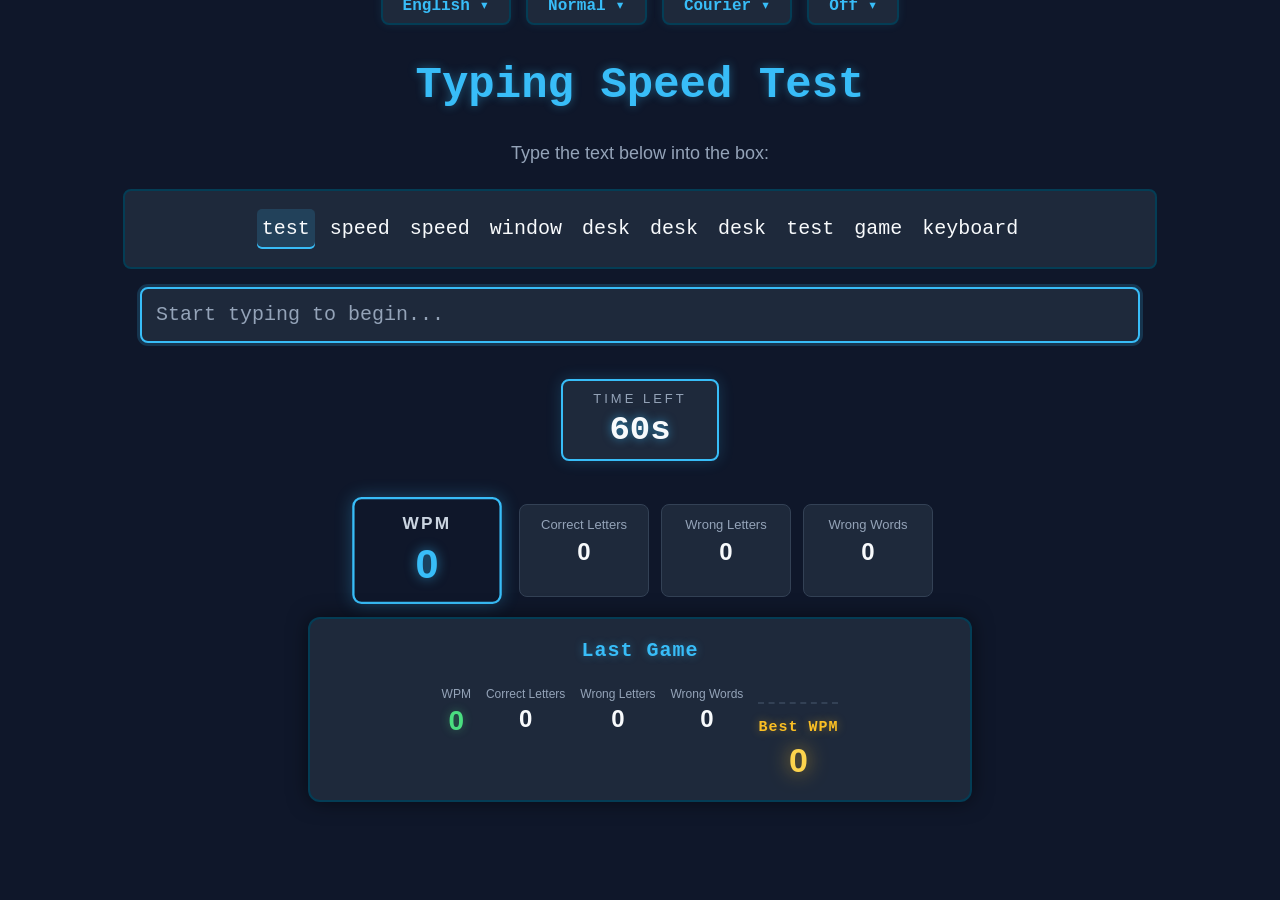
==== commit a843b140: "add high score tracking and display best WPM in side panel" ====
--- a/game.html
+++ b/game.html
@@ -58,6 +58,7 @@
                 </div>
             </div>
         </div>
+
         <h1 class="game-title-text">Typing Speed Test</h1>
         <p class="game-subtitle-text">Type the text below into the box:</p>
         
@@ -110,6 +111,11 @@
                 <span id="lg-wrong-words-label">Wrong Words</span>
                 <strong id="lg-wrong-words">0</strong>
             </div>
+            
+            <div class="best-stat-box">
+                <h4 id="best-wpm-label">Best WPM</h4>
+                <strong id="best-wpm-value">0</strong>
+            </div>
         </div>
         
     </main>
--- a/style.css
+++ b/style.css
@@ -553,4 +553,29 @@
         border-bottom: none;
         margin-bottom: 0;
     }
-}+}
+/* --- EN İYİ SKOR (BEST WPM) KUTUSU --- */
+.best-stat-box {
+    margin-top: 15px;
+    padding-top: 15px;
+    border-top: 2px dashed #334155;
+    display: flex;
+    flex-direction: column;
+    align-items: center;
+}
+
+.best-stat-box h4 {
+    color: #fbbf24; /* Altın sarısı kupa rengi */
+    margin: 0 0 5px 0;
+    font-size: 15px;
+    font-family: 'Courier New', Courier, monospace;
+    text-shadow: 0 0 10px rgba(251, 191, 36, 0.4);
+    letter-spacing: 1px;
+}
+
+#best-wpm-value {
+    color: #fcd34d;
+    font-size: 34px;
+    font-weight: bold;
+    text-shadow: 0 0 20px rgba(251, 191, 36, 0.7);
+}
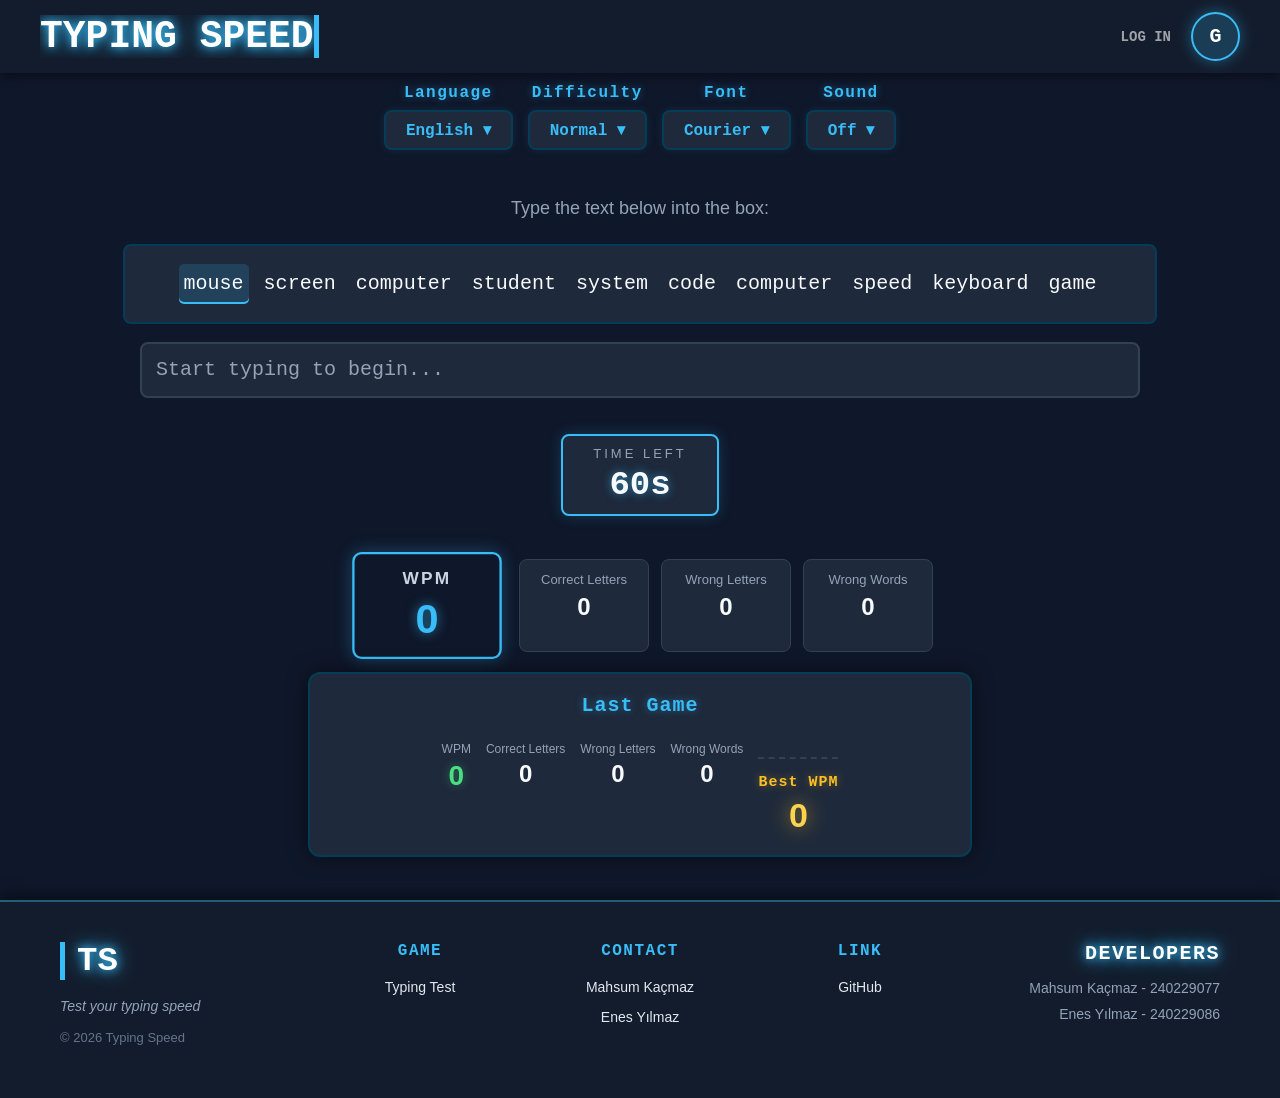
==== commit 08d92bd1: "integrate header and footer into game page" ====
--- a/game.html
+++ b/game.html
@@ -6,9 +6,37 @@
     <link rel="stylesheet" href="style.css">
 </head>
 <body>
+    
+    <div class="header-bar game-header">
+        <h1 class="game-title">TYPING SPEED</h1>
+        <div class="header-actions">
+            <button class="login-btn" id="login-button">LOG IN</button>
+            <div class="profile-container" id="profile-trigger">
+                <div class="profile-circle" id="profile-avatar">G</div>
+                
+                <div class="profile-modal" id="profile-modal">
+                    <div class="modal-content">
+                        <h3>Edit Profile</h3>
+                        <div class="input-group">
+                            <label for="username-input">Your Name</label>
+                            <input type="text" id="username-input" maxlength="15" placeholder="Enter your name">
+                        </div>
+                        <div class="modal-footer-buttons">
+                            <div class="modal-buttons">
+                                <button class="modal-btn cancel" id="modal-cancel">Cancel</button>
+                                <button class="modal-btn save" id="modal-save">Save</button>
+                            </div>
+                        </div>
+                    </div>
+                </div>
+
+            </div>
+        </div>
+    </div>
+
     <main class="game-container">
         
-        <div class="settings-bar">
+        <div class="settings-bar" style="margin-top: 60px; margin-bottom: 30px;">
             <div class="dropdown-wrapper">
                 <span class="dropdown-label" id="language-label">Language</span>
                 <div class="dropdown">
@@ -59,7 +87,6 @@
             </div>
         </div>
 
-        <h1 class="game-title-text">Typing Speed Test</h1>
         <p class="game-subtitle-text">Type the text below into the box:</p>
         
         <div id="target-text">Loading words...</div>
@@ -120,6 +147,42 @@
         
     </main>
 
+    <footer class="game-footer game-theme-footer">
+        <div class="footer-container">
+            <div class="footer-left">
+                <div class="footer-logo">TS</div>
+                <p class="footer-tagline">Test your typing speed</p>
+                <p class="footer-copyright">&copy; 2026 Typing Speed</p>
+            </div>
+            <div class="footer-center">
+                <div class="footer-column">
+                    <h3>Game</h3>
+                    <ul>
+                        <li><a href="game.html">Typing Test</a></li>
+                    </ul>
+                </div>
+                <div class="footer-column">
+                    <h3>Contact</h3>
+                    <ul>
+                        <li><a href="mailto:mashumkacmaz072@gmail.com">Mahsum Kaçmaz</a></li>
+                        <li><a href="mailto:yenes991@gmail.com">Enes Yılmaz</a></li>
+                    </ul>
+                </div>
+                <div class="footer-column">
+                    <h3>Link</h3>
+                    <ul>
+                        <li><a href="https://github.com/enes-yilmaz123/Typing-Speed.git" target="_blank" rel="noopener noreferrer">GitHub</a></li>
+                    </ul>
+                </div>
+            </div>
+            <div class="footer-right">
+                <div class="footer-right-title">DEVELOPERS</div>
+                <p>Mahsum Kaçmaz - 240229077</p>
+                <p>Enes Yılmaz - 240229086</p>
+            </div>
+        </div>
+    </footer>
+
     <script src="script.js"></script>
 </body>
 </html>
--- a/style.css
+++ b/style.css
@@ -1,12 +1,13 @@
-
+/* =========================================
+   ORTAK AYARLAR & HEADER
+   ========================================= */
 body {
     background-color: #0f172a; 
     color: #ffffff;
     font-family: Arial, sans-serif;
     margin: 0;
-    overflow-x: hidden; /* Ekrandan taşan klavyenin yatay scroll bar (kaydırma çubuğu) oluşturmasını engeller */
-}
-
+    overflow-x: hidden;
+}
 
 .header-bar {
     position: absolute;
@@ -14,10 +15,13 @@
     left: 0;
     width: 100%;
     background-color: #131c2c;
-    padding: 12px 0;
+    padding: 12px 40px;
     box-sizing: border-box;
     box-shadow: 0 4px 10px rgba(0, 0, 0, 0.4);
-    z-index: 20;
+    z-index: 60;
+    display: flex;
+    justify-content: space-between;
+    align-items: center;
 }
 
 .game-title {
@@ -29,7 +33,7 @@
     border-right: 5px solid #4ade80;
     white-space: nowrap;
     overflow: hidden;
-    margin: 0 0 0 40px;
+    margin: 0;
     width: 12ch;
     animation: typing 1.5s steps(12, end), blink-caret 0.8s step-end infinite;
 }
@@ -37,6 +41,42 @@
 @keyframes typing { from { width: 0 } to { width: 12ch; } }
 @keyframes blink-caret { from, to { border-color: transparent } 50% { border-color: #4ade80; } }
 
+.header-actions {
+    display: flex;
+    align-items: center;
+    gap: 20px;
+}
+
+.login-btn {
+    background: none;
+    border: none;
+    padding: 0;
+    font-family: 'Courier New', Courier, monospace;
+    font-size: 14px;
+    font-weight: bold;
+    color: rgba(255, 255, 255, 0.6);
+    cursor: pointer;
+    transition: color 0.2s ease, text-shadow 0.2s ease;
+    outline: none;
+}
+
+.login-btn:hover {
+    color: #4ade80;
+    text-shadow: 0 0 8px #4ade80;
+}
+
+.login-btn.logout-state {
+    color: rgba(248, 113, 113, 0.6);
+}
+
+.login-btn.logout-state:hover {
+    color: #f87171;
+    text-shadow: 0 0 8px #f87171;
+}
+
+/* =========================================
+   ANA MENÜ & BAŞLANGIÇ BUTONU
+   ========================================= */
 .menu-container {
     display: flex;
     flex-direction: column;
@@ -46,59 +86,76 @@
     padding-top: 40px; 
     box-sizing: border-box;
     text-align: center;
+    position: relative; 
 }
 
 .menu-description {
-    font-size: 20px;
+    font-size: 24px;
     color: #94a3b8; 
-    margin: 0 0 50px 0;
-    letter-spacing: 1px;
+    margin: 0 0 130px 0; 
+    letter-spacing: 2px;
     z-index: 10;
     position: relative;
 }
 
-.button-link {
+.action-container-absolute {
+    position: absolute;
+    top: 50%;                 
+    left: 50%;                
+    transform: translate(-50%, -50%); 
+    z-index: 30;              
+}
+
+.button-link, .start-game-link {
     text-decoration: none;
-    z-index: 15; 
-    position: relative;
-}
-
-#menu-start-button {
-    padding: 20px 60px;
-    background-color: #9238f8; 
-    color: #ffffff;
-    border: none;
-    font-size: 24px;
+}
+
+.neon-start-btn {
+    width: 280px;
+    height: 60px;
+    font-size: 20px;
     font-weight: 900;
+    font-family: 'Courier New', Courier, monospace;
     letter-spacing: 3px;
+    color: #131c2c;
+    background-color: #4ade80; 
+    border: 3px solid #4ade80;
+    border-radius: 12px;
+    box-shadow: 0 0 15px rgba(74, 222, 128, 0.5), 0 5px 15px rgba(0, 0, 0, 0.4);
     cursor: pointer;
-    border-radius: 12px;
+    outline: none;
     transition: all 0.3s cubic-bezier(0.175, 0.885, 0.32, 1.275);
-    box-shadow: 0 8px 25px rgba(146, 56, 248, 0.5);
-    position: relative;
-}
-
-#menu-start-button:hover {
-    transform: translateY(-5px) scale(1.05); 
-    background-color: #a855f7; 
-    box-shadow: 0 15px 35px rgba(146, 56, 248, 0.8); 
-}
-
-#menu-start-button:active {
-    transform: translateY(-2px) scale(0.98);
-}
-
-
+}
+
+.neon-start-btn:hover {
+    color: #ffffff;
+    background-color: rgba(74, 222, 128, 0.1);
+    box-shadow: 0 0 25px #4ade80, inset 0 0 10px rgba(74, 222, 128, 0.5);
+    text-shadow: 0 0 8px #4ade80;
+    transform: translateY(-4px) scale(1.03);
+}
+
+.neon-start-btn:active {
+    transform: translateY(-1px) scale(0.98);
+    box-shadow: 0 0 10px #4ade80;
+}
+
+/* =========================================
+   SAYDAM KLAVYE DEKORASYONU
+   ========================================= */
 .keyboard-decoration {
-    margin-top: -220px; /* Klavyeyi yukarı, butonun tam arkasına çeker */
+    margin-top: -60px;
     display: flex;
     flex-direction: column;
     gap: 25px; 
-    opacity: 0.15; 
-    pointer-events: none; 
     user-select: none; 
     z-index: 5; 
     position: relative;
+}
+
+.keyboard-decoration .key {
+    pointer-events: none;
+    opacity: 0.15;
 }
 
 .key-row {
@@ -124,57 +181,184 @@
     transition: all 0.3s ease;
 }
 
-
 .highlight-qwerty {
     color: #4ade80; 
-    background-color: rgba(74, 222, 128, 0.15); 
+    background-color: rgba(74, 222, 128, 0.3);
     border-color: #4ade80; 
-    box-shadow: inset 0 0 40px rgba(74, 222, 128, 0.4), 0 0 30px rgba(74, 222, 128, 0.4); 
-    text-shadow: 0 0 10px #4ade80, 0 0 25px #4ade80, 0 0 40px #4ade80; 
+    box-shadow: inset 0 0 40px rgba(74, 222, 128, 0.5), 0 0 35px rgba(74, 222, 128, 0.5); 
+    text-shadow: 0 0 12px #4ade80, 0 0 30px #4ade80; 
+    opacity: 0.3 !important;
 }
 
 .space-bar {
     width: 1260px; 
 }
 
-.footer-bar {
-    position: absolute;
-    bottom: 0;
-    left: 0;
-    width: 100%;
-    background-color: #131c2c; /* Üstteki dikdörtgen ile aynı renk */
-    padding: 12px 0;
-    box-sizing: border-box;
-    box-shadow: 0 -4px 10px rgba(0, 0, 0, 0.4); /* Gölge yukarı doğru veriliyor */
-    z-index: 20;
-    text-align: center;
-}
-
-.footer-bar p {
-    margin: 0;
-    color: #94a3b8; /* Yazı rengi üstteki açıklama metni ile uyumlu */
-    font-family: 'Courier New', Courier, monospace; /* Terminal temasıyla uyumlu font */
-    font-size: 14px;
-    letter-spacing: 1.5px;
-}
-
-/* Yeni eklenen oyun ekranı ana taşıyıcısı */
+/* =========================================
+   PROFİL VE MODAL (POPUP) PENCERELERİ
+   ========================================= */
+.profile-container {
+    position: relative; 
+    display: flex;
+    align-items: center;
+    z-index: 25;
+}
+
+.profile-circle {
+    width: 45px;
+    height: 45px;
+    background-color: rgba(146, 56, 248, 0.2);
+    border: 2px solid #9238f8;
+    border-radius: 50%;
+    display: flex;
+    align-items: center;
+    justify-content: center;
+    font-family: 'Courier New', Courier, monospace;
+    font-size: 20px;
+    font-weight: bold;
+    color: #ffffff;
+    cursor: pointer;
+    box-shadow: 0 0 15px rgba(146, 56, 248, 0.4);
+    transition: all 0.3s ease;
+}
+
+.profile-circle:hover {
+    background-color: rgba(146, 56, 248, 0.4);
+    border-color: #4ade80;
+    box-shadow: 0 0 20px #4ade80;
+    transform: scale(1.05);
+}
+
+.profile-modal {
+    display: none;
+    position: absolute; 
+    top: 61px; 
+    right: 0; 
+    z-index: 100;
+}
+
+.profile-modal.active {
+    display: flex;
+}
+
+.modal-content {
+    background-color: rgba(19, 28, 44, 0.8); 
+    backdrop-filter: blur(10px); 
+    border: 2px solid rgba(146, 56, 248, 0.6);
+    border-radius: 16px;
+    padding: 22px;
+    width: 320px;
+    box-shadow: 0 10px 30px rgba(0, 0, 0, 0.6), inset 0 0 20px rgba(146, 56, 248, 0.1);
+    text-align: left;
+    animation: modalSlide 0.2s ease-out;
+}
+
+@keyframes modalSlide {
+    from { transform: translateY(-10px); opacity: 0; }
+    to { transform: translateY(0); opacity: 1; }
+}
+
+.modal-content h3 {
+    margin: 0 0 16px 0;
+    font-family: 'Courier New', Courier, monospace;
+    color: #ffffff;
+    font-size: 18px;
+    text-shadow: 0 0 8px #9238f8;
+}
+
+.input-group {
+    display: flex;
+    flex-direction: column;
+    gap: 8px;
+    margin-bottom: 24px;
+}
+
+.input-group label {
+    color: #94a3b8;
+    font-size: 13px;
+    font-weight: bold;
+}
+
+.input-group input {
+    background-color: rgba(30, 41, 59, 0.7); 
+    color: #ffffff;
+    border: 2px solid #334155;
+    border-radius: 8px;
+    padding: 10px;
+    font-size: 15px;
+    outline: none;
+    transition: border-color 0.2s;
+}
+
+.input-group input:focus {
+    border-color: #4ade80;
+    box-shadow: 0 0 10px rgba(74, 222, 128, 0.2);
+}
+
+.modal-footer-buttons {
+    display: flex;
+    justify-content: flex-end; 
+    align-items: center;
+    gap: 10px;
+}
+
+.modal-buttons {
+    display: flex;
+    gap: 10px;
+}
+
+.modal-btn {
+    padding: 10px 18px;
+    border-radius: 10px;
+    font-family: 'Courier New', Courier, monospace;
+    font-size: 13px;
+    font-weight: bold;
+    cursor: pointer;
+    background-color: rgba(30, 41, 59, 0.6); 
+    border: 2px solid rgba(146, 56, 248, 0.5); 
+    box-shadow: inset 0 0 15px rgba(146, 56, 248, 0.15), 0 4px 10px rgba(0, 0, 0, 0.4);
+    transition: all 0.2s ease;
+    outline: none;
+}
+
+.modal-btn.cancel { color: rgba(255, 255, 255, 0.6); }
+.modal-btn.cancel:hover {
+    color: #ffffff;
+    background-color: rgba(30, 41, 59, 0.8);
+    border-color: #f87171;
+    box-shadow: inset 0 0 15px rgba(248, 113, 113, 0.2), 0 0 15px rgba(248, 113, 113, 0.4);
+    transform: translateY(-2px);
+}
+
+.modal-btn.save { color: #9238f8; text-shadow: 0 0 5px rgba(146, 56, 248, 0.6); }
+.modal-btn.save:hover {
+    color: #ffffff;
+    background-color: rgba(146, 56, 248, 0.2);
+    border-color: #4ade80;
+    box-shadow: inset 0 0 20px rgba(74, 222, 128, 0.3), 0 0 15px #4ade80;
+    text-shadow: 0 0 8px #4ade80;
+    transform: translateY(-2px);
+}
+
+/* =========================================
+   OYUN EKRANI & TYPING ALANI (Senin Tasarımın)
+   ========================================= */
 .game-container {
     display: flex;
     flex-direction: column;
     align-items: center;
     justify-content: center;
-    min-height: 100vh; /* Ekranın tamamını kaplayıp ortalar */
+    min-height: 100vh; 
     padding: 20px;
     box-sizing: border-box;
 }
 
 .game-title-text {
     font-family: 'Courier New', Courier, monospace; 
-    font-size: 44px;         /* Boyutu biraz büyüttük (Eskisi 36px idi) */
+    font-size: 44px;         
     color: #38bdf8;
-    margin-top: -20px;       /* Çok az bir şey yukarı çektik */
-    margin-bottom: 15px;     /* Altındaki yazıyla da arası ferahlasın diye boşluk verdik */
+    margin-top: -20px;       
+    margin-bottom: 15px;     
     text-shadow: 0 0 10px rgba(56, 189, 248, 0.4);
 }
 
@@ -198,9 +382,7 @@
     color: #f8fafc;            
     padding: 15px;
     border: 2px solid #043d55;
-    
     width: min(1000px, 95vw); 
-
     white-space: normal;
     font-size: 20px;
     line-height: 1.8; 
@@ -224,16 +406,9 @@
     box-shadow: inset 0 -2px 0 #38bdf8;
 }
 
-.completed-word {
-    color: #4ade80;
-}
-
-.missed-word {
-    color: #f87171;
-    background-color: rgba(248, 113, 113, 0.16);
-}
-
-/* kullanıcının yazı yazacağı kutu */
+.completed-word { color: #4ade80; }
+.missed-word { color: #f87171; background-color: rgba(248, 113, 113, 0.16); }
+
 #user-input {
     font-family: 'Courier New', Courier, monospace; 
     background-color: #1e293b;
@@ -241,10 +416,7 @@
     border: 2px solid #334155;
     border-radius: 8px;
     box-sizing: border-box;
-    
-    /* DEĞİŞEN KISIM BURASI */
     width: min(1000px, 95vw);
-    
     height: 56px;
     font-size: 20px;
     line-height: 1.5;
@@ -258,10 +430,11 @@
     box-shadow: 0 0 0 3px rgba(56, 189, 248, 0.18);
 }
 
-#user-input::placeholder {
-    color: #94a3b8;
-}
-
+#user-input::placeholder { color: #94a3b8; }
+
+/* =========================================
+   İSTATİSTİKLER, ZAMANLAYICI & BUTONLAR
+   ========================================= */
 #stats {
     display: flex;
     justify-content: center;
@@ -278,7 +451,7 @@
     box-sizing: border-box;
     min-width: 130px;
     padding: 12px 16px;
-    text-align: center; /* Kutuların içi düzgün ortalansın */
+    text-align: center;
 }
 
 .stat-box span {
@@ -293,16 +466,29 @@
     font-size: 24px;
 }
 
-/*yazının doğruluğuna göre renk değiştirme*/
-.correct {
-    color: #4ade80; 
-}
-
-.incorrect {
-    color: #f87171; 
-    background-color: rgba(248, 113, 113, 0.2); /* yanlış yazılan kelimelerin arka planını hafif kırmızı yapar */   
-    border-radius: 3px;
-}
+.stat-box:first-child {
+    border: 2px solid #38bdf8; 
+    box-shadow: 0 0 15px rgba(56, 189, 248, 0.3);
+    transform: scale(1.15); 
+    margin: 0 15px; 
+    background-color: #0f172a; 
+}
+
+.stat-box:first-child strong {
+    font-size: 36px; 
+    color: #38bdf8;
+    text-shadow: 0 0 10px rgba(56, 189, 248, 0.6);
+}
+
+.stat-box:first-child span {
+    font-size: 15px; 
+    color: #cbd5e1;
+    font-weight: bold;
+    letter-spacing: 2px;
+}
+
+.correct { color: #4ade80; }
+.incorrect { color: #f87171; background-color: rgba(248, 113, 113, 0.2); border-radius: 3px; }
 
 .timer-box {
     background-color: #1e293b;
@@ -333,7 +519,6 @@
     text-shadow: 0 0 10px rgba(56, 189, 248, 0.6);
 }
 
-/* Son 10 saniye kala devreye girecek kırmızı alarm animasyonu */
 .timer-warning {
     border-color: #f87171 !important;
     box-shadow: 0 0 25px rgba(248, 113, 113, 0.4) !important;
@@ -350,7 +535,7 @@
     50% { transform: scale(1.08); }
     100% { transform: scale(1); }
 }
-/* --- YENİDEN BAŞLAT BUTONU TASARIMI --- */
+
 .restart-button {
     background-color: transparent;
     color: #38bdf8;
@@ -370,30 +555,10 @@
     box-shadow: 0 0 20px rgba(56, 189, 248, 0.6);
     transform: scale(1.05);
 }
-.stat-box:first-child {
-    border: 2px solid #38bdf8; 
-    box-shadow: 0 0 15px rgba(56, 189, 248, 0.3);
-    transform: scale(1.15); /* Kutuyu diğerlerine göre %15 daha büyük hale getirir */
-    margin: 0 15px; 
-    background-color: #0f172a; 
-}
-
-/* WPM Kutusunun İçindeki Sayının Tasarımı */
-.stat-box:first-child strong {
-    font-size: 36px; 
-    color: #38bdf8;
-    text-shadow: 0 0 10px rgba(56, 189, 248, 0.6);
-}
-
-/* WPM Kutusunun Üstündeki "WPM" Yazısının Tasarımı */
-.stat-box:first-child span {
-    font-size: 15px; /* Başlık yazısını da bir tık büyütürüz */
-    color: #cbd5e1;
-    font-weight: bold;
-    letter-spacing: 2px;
-}
-
-/* --- AYARLAR MENÜSÜ TASARIMI --- */
+
+/* =========================================
+   AYARLAR MENÜSÜ & YAN PANELLER
+   ========================================= */
 .settings-bar {
     display: flex;
     justify-content: center;
@@ -401,6 +566,22 @@
     margin-top: -120px; 
     margin-bottom: 55px;  
     z-index: 100;
+}
+
+.dropdown-wrapper {
+    display: flex;
+    flex-direction: column;
+    align-items: center;
+    gap: 8px; 
+}
+
+.dropdown-label {
+    color: #38bdf8; 
+    font-family: 'Courier New', Courier, monospace;
+    font-size: 16px; 
+    font-weight: bold;
+    letter-spacing: 1.5px;
+    text-shadow: 0 0 8px rgba(56, 189, 248, 0.4); 
 }
 
 .dropdown {
@@ -459,28 +640,8 @@
     color: #38bdf8;
 }
 
-/* JavaScript ile eklenecek görünürlük sınıfı */
-.show-menu {
-    display: block;
-}
-/* Menü ve üstündeki yazıyı hizalamak için kapsayıcı */
-.dropdown-wrapper {
-    display: flex;
-    flex-direction: column;
-    align-items: center;
-    gap: 8px; /* Yazı ile buton arasındaki boşluk */
-}
-
-/* Kutunun üstündeki başlığın tasarımı */
-.dropdown-label {
-    color: #38bdf8; /* Temanla uyumlu turkuaz/mavi renk */
-    font-family: 'Courier New', Courier, monospace;
-    font-size: 16px; /* Daha net okunması için biraz büyüttük */
-    font-weight: bold;
-    letter-spacing: 1.5px;
-    text-shadow: 0 0 8px rgba(56, 189, 248, 0.4); /* Hafif mavi parlama efekti */
-}
-/* --- SAĞ TARAF (SON OYUN) BİLGİ KUTUSU --- */
+.show-menu { display: block; }
+
 .side-panel {
     position: fixed;
     right: 30px;
@@ -517,25 +678,40 @@
     align-items: center;
 }
 
-.side-stat span {
-    color: #94a3b8;
-    font-size: 12px;
-    margin-bottom: 4px;
-}
-
-.side-stat strong {
-    color: #f8fafc;
-    font-size: 24px;
-}
-
-/* Sağ kutudaki WPM kısmını biraz daha öne çıkaralım */
+.side-stat span { color: #94a3b8; font-size: 12px; margin-bottom: 4px; }
+.side-stat strong { color: #f8fafc; font-size: 24px; }
+
 #lg-wpm {
     color: #4ade80;
     font-size: 28px;
     text-shadow: 0 0 10px rgba(74, 222, 128, 0.4);
 }
 
-/* Ekran küçülürse kutuyu aşağı alarak ortadaki yazıları sıkıştırmasını engeller */
+.best-stat-box {
+    margin-top: 15px;
+    padding-top: 15px;
+    border-top: 2px dashed #334155;
+    display: flex;
+    flex-direction: column;
+    align-items: center;
+}
+
+.best-stat-box h4 {
+    color: #fbbf24; 
+    margin: 0 0 5px 0;
+    font-size: 15px;
+    font-family: 'Courier New', Courier, monospace;
+    text-shadow: 0 0 10px rgba(251, 191, 36, 0.4);
+    letter-spacing: 1px;
+}
+
+#best-wpm-value {
+    color: #fcd34d;
+    font-size: 34px;
+    font-weight: bold;
+    text-shadow: 0 0 20px rgba(251, 191, 36, 0.7);
+}
+
 @media (max-width: 1350px) {
     .side-panel {
         position: relative;
@@ -554,28 +730,296 @@
         margin-bottom: 0;
     }
 }
-/* --- EN İYİ SKOR (BEST WPM) KUTUSU --- */
-.best-stat-box {
-    margin-top: 15px;
-    padding-top: 15px;
-    border-top: 2px dashed #334155;
-    display: flex;
-    flex-direction: column;
-    align-items: center;
-}
-
-.best-stat-box h4 {
-    color: #fbbf24; /* Altın sarısı kupa rengi */
-    margin: 0 0 5px 0;
+
+/* =========================================
+   STATİK SKOR TABLOSU (Arkadaşın Tasarımı)
+   ========================================= */
+.static-score-container {
+    width: min(320px, 90vw); 
+    background-color: rgba(19, 28, 44, 0.7);
+    backdrop-filter: blur(8px);
+    border: 2px solid rgba(146, 56, 248, 0.4);
+    border-radius: 16px;
+    padding: 15px 20px; 
+    box-shadow: 0 10px 25px rgba(0, 0, 0, 0.5), inset 0 0 15px rgba(146, 56, 248, 0.1);
+    z-index: 10;
+    
+    position: absolute;
+    left: 40px; 
+    top: calc(50% - 295px); 
+    transform: translateY(-50%);
+    margin-bottom: 0; 
+}
+
+.static-score-container.right-side {
+    left: auto;
+    right: 40px;
+}
+
+.static-score-title {
+    margin: 0 0 10px 0; 
+    font-family: 'Courier New', Courier, monospace;
+    color: #ffffff;
+    font-size: 18px;
+    text-shadow: 0 0 8px #9238f8;
+    letter-spacing: 2px;
+    text-align: center;
+}
+
+.static-score-table {
+    width: 100%;
+    border-collapse: collapse;
+    color: #f8fafc;
+    font-family: 'Courier New', Courier, monospace;
+}
+
+.static-score-table td {
+    padding: 8px 10px; 
+    text-align: left;
+    border-bottom: 1px solid rgba(51, 65, 85, 0.5);
     font-size: 15px;
-    font-family: 'Courier New', Courier, monospace;
-    text-shadow: 0 0 10px rgba(251, 191, 36, 0.4);
-    letter-spacing: 1px;
-}
-
-#best-wpm-value {
-    color: #fcd34d;
+    font-weight: bold;
+}
+
+.static-score-table tr:last-child td { border-bottom: none; }
+
+.static-rank-1 { color: #fbbf24; text-shadow: 0 0 6px #fbbf24; }
+.static-rank-2 { color: #94a3b8; text-shadow: 0 0 6px #94a3b8; }
+.static-rank-3 { color: #b45309; text-shadow: 0 0 6px #b45309; }
+
+/* =========================================
+   FOOTER (ALT BİLGİ - Arkadaşın Tasarımı)
+   ========================================= */
+.game-footer {
+    width: 100%;
+    background-color: #131c2c; 
+    border-top: 2px solid rgba(146, 56, 248, 0.3);
+    padding: 40px 60px;
+    box-sizing: border-box;
+    box-shadow: 0 -4px 15px rgba(0, 0, 0, 0.5);
+    z-index: 20;
+    position: relative;
+    margin-top: -70px;
+}
+
+.footer-container {
+    max-width: 1300px;
+    margin: 0 auto;
+    display: flex;
+    justify-content: space-between;
+    align-items: flex-start;
+    flex-wrap: wrap;
+    gap: 40px;
+}
+
+.footer-left {
+    flex: 1;
+    min-width: 260px;
+}
+
+.footer-logo {
+    font-family: 'Courier New', Courier, monospace;
     font-size: 34px;
-    font-weight: bold;
-    text-shadow: 0 0 20px rgba(251, 191, 36, 0.7);
-}
+    font-weight: 900;
+    color: #ffffff;
+    text-shadow: 0 0 10px #9238f8, 0 0 20px #9238f8;
+    border-left: 5px solid #4ade80;
+    padding-left: 12px;
+    margin-bottom: 12px;
+    display: inline-block;
+}
+
+.footer-tagline {
+    color: #94a3b8;
+    font-size: 14px;
+    font-style: italic;
+    margin: 6px 0;
+}
+
+.footer-copyright {
+    color: #64748b;
+    font-size: 13px;
+    margin-top: 16px;
+}
+
+.footer-center {
+    display: flex;
+    gap: 80px;
+    flex: 2;
+    justify-content: center; 
+    min-width: 320px;
+}
+
+.footer-column {
+    min-width: 140px;
+    text-align: center; 
+}
+
+.footer-column h3 {
+    color: #4ade80;
+    font-family: 'Courier New', Courier, monospace;
+    font-size: 16px;
+    margin-top: 0;
+    margin-bottom: 18px;
+    text-transform: uppercase;
+    letter-spacing: 1.5px;
+}
+
+.footer-column ul {
+    list-style: none;
+    padding: 0;
+    margin: 0;
+}
+
+.footer-column ul li { margin-bottom: 12px; }
+
+.footer-column ul li a {
+    color: #e2e8f0;
+    text-decoration: none;
+    font-size: 14px;
+    transition: color 0.2s ease, text-shadow 0.2s ease;
+}
+
+.footer-column ul li a:hover {
+    color: #9238f8;
+    text-shadow: 0 0 6px rgba(146, 56, 248, 0.7);
+}
+
+.footer-right {
+    flex: 1;
+    min-width: 240px;
+    text-align: right; 
+}
+
+.footer-right-title {
+    font-family: 'Courier New', Courier, monospace;
+    font-size: 20px;
+    font-weight: 900;
+    color: #ffffff;
+    text-shadow: 0 0 10px #9238f8, 0 0 20px #9238f8; 
+    margin-bottom: 15px;
+    display: inline-block;
+    letter-spacing: 1.5px;
+}
+
+.footer-right p {
+    color: #94a3b8;
+    font-size: 14px;
+    margin: 0 0 10px 0;
+    font-family: Arial, sans-serif;
+}
+
+@media (max-width: 1024px) {
+    .footer-container {
+        flex-direction: column;
+        align-items: center;
+        text-align: center;
+    }
+    .footer-left, .footer-right {
+        text-align: center;
+    }
+    .footer-logo {
+        border-left: none;
+        border-bottom: 3px solid #4ade80;
+        padding-left: 0;
+        padding-bottom: 6px;
+    }
+    .footer-center {
+        flex-direction: column;
+        gap: 35px;
+        align-items: center;
+    }
+}
+
+
+.game-header .game-title {
+    text-shadow: 0 0 10px #38bdf8, 0 0 20px #38bdf8;
+    border-right-color: #38bdf8;
+    animation: typing 1.5s steps(12, end), blink-caret-blue 0.8s step-end infinite;
+}
+
+@keyframes blink-caret-blue { 
+    from, to { border-color: transparent } 
+    50% { border-color: #38bdf8; } 
+}
+
+.game-header .login-btn:hover {
+    color: #38bdf8;
+    text-shadow: 0 0 8px #38bdf8;
+}
+
+/* Profil Dairesi */
+.game-header .profile-circle {
+    background-color: rgba(56, 189, 248, 0.2);
+    border-color: #38bdf8;
+    box-shadow: 0 0 15px rgba(56, 189, 248, 0.4);
+}
+
+.game-header .profile-circle:hover {
+    background-color: rgba(56, 189, 248, 0.4);
+    border-color: #f8fafc; /* Hover durumunda beyaza parlar */
+    box-shadow: 0 0 20px #f8fafc;
+}
+
+/* Modal Kutusu */
+.game-header .modal-content {
+    border-color: rgba(56, 189, 248, 0.6);
+    box-shadow: 0 10px 30px rgba(0, 0, 0, 0.6), inset 0 0 20px rgba(56, 189, 248, 0.1);
+}
+
+.game-header .modal-content h3 {
+    text-shadow: 0 0 8px #38bdf8;
+}
+
+/* Modal Butonları */
+.game-header .modal-btn {
+    border-color: rgba(56, 189, 248, 0.5);
+    box-shadow: inset 0 0 15px rgba(56, 189, 248, 0.15), 0 4px 10px rgba(0, 0, 0, 0.4);
+}
+
+.game-header .modal-btn.save {
+    color: #38bdf8;
+    text-shadow: 0 0 5px rgba(56, 189, 248, 0.6);
+}
+
+.game-header .modal-btn.save:hover {
+    background-color: rgba(56, 189, 248, 0.2);
+    border-color: #f8fafc;
+    box-shadow: inset 0 0 20px rgba(56, 189, 248, 0.3), 0 0 15px #f8fafc;
+    text-shadow: 0 0 8px #f8fafc;
+}
+
+
+.game-theme-footer {
+    border-top-color: rgba(56, 189, 248, 0.4);
+    margin-top: 0; 
+}
+
+/* Logo ve Sağdaki Başlığın parlama renklerini mavi yapmak için*/
+.game-theme-footer .footer-logo,
+.game-theme-footer .footer-right-title {
+    text-shadow: 0 0 10px #38bdf8, 0 0 20px #38bdf8;
+}
+
+/* Logonun solundaki yeşil çizgiyi mavi yapmak için */
+.game-theme-footer .footer-logo {
+    border-left-color: #38bdf8;
+}
+
+/* Orta kısımdaki yeşil link başlıklarını mavi yapmak için*/
+.game-theme-footer .footer-column h3 {
+    color: #38bdf8;
+}
+
+/* Footer Linkleri hover (üstüne gelme) efekti mavi parlama */
+.game-theme-footer .footer-column ul li a:hover {
+    color: #38bdf8;
+    text-shadow: 0 0 6px rgba(56, 189, 248, 0.7);
+}
+
+/* Mobil görünüm için alt çizgi rengini mavi yapma */
+@media (max-width: 1024px) {
+    .game-theme-footer .footer-logo {
+        border-bottom-color: #38bdf8;
+    }
+}
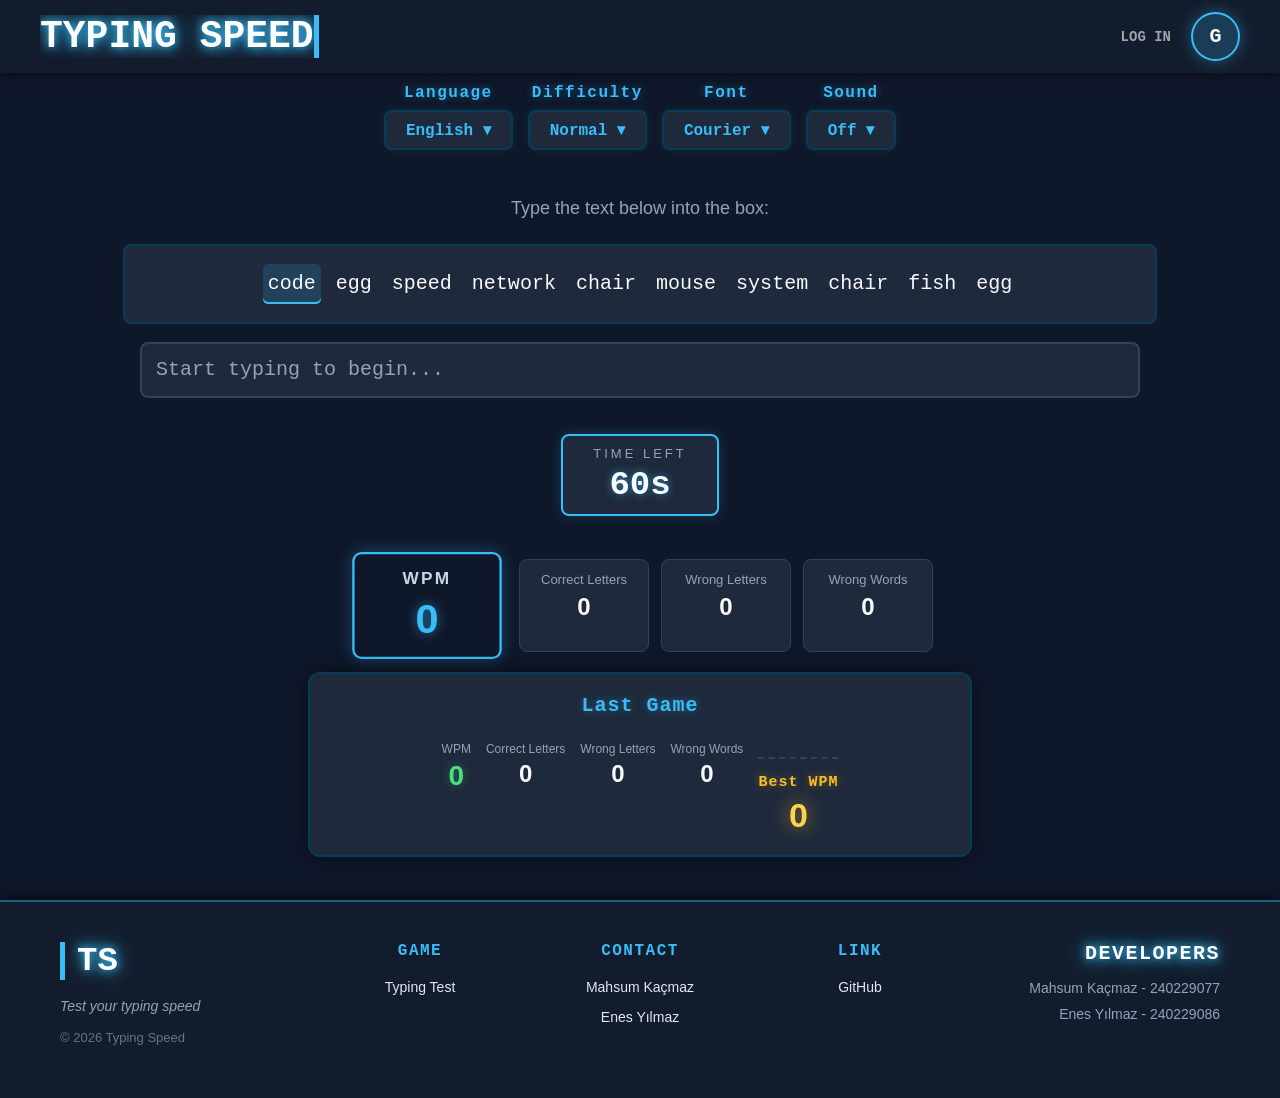
==== commit b43a0474: "make game title clickable to return to main menu" ====
--- a/game.html
+++ b/game.html
@@ -8,7 +8,7 @@
 <body>
     
     <div class="header-bar game-header">
-        <h1 class="game-title">TYPING SPEED</h1>
+        <h1 class="game-title" onclick="window.location.href='index.html';" style="cursor: pointer; user-select: none;">TYPING SPEED</h1>
         <div class="header-actions">
             <button class="login-btn" id="login-button">LOG IN</button>
             <div class="profile-container" id="profile-trigger">
--- a/style.css
+++ b/style.css
@@ -1,6 +1,4 @@
-/* =========================================
-   ORTAK AYARLAR & HEADER
-   ========================================= */
+/* ORTAK AYARLAR & HEADER*/
 body {
     background-color: #0f172a; 
     color: #ffffff;
@@ -74,9 +72,7 @@
     text-shadow: 0 0 8px #f87171;
 }
 
-/* =========================================
-   ANA MENÜ & BAŞLANGIÇ BUTONU
-   ========================================= */
+/* ANA MENÜ & BAŞLANGIÇ BUTONU*/
 .menu-container {
     display: flex;
     flex-direction: column;
@@ -140,9 +136,7 @@
     box-shadow: 0 0 10px #4ade80;
 }
 
-/* =========================================
-   SAYDAM KLAVYE DEKORASYONU
-   ========================================= */
+/*SAYDAM KLAVYE DEKORASYONU*/
 .keyboard-decoration {
     margin-top: -60px;
     display: flex;
@@ -161,20 +155,21 @@
 .key-row {
     display: flex;
     justify-content: center;
-    gap: 25px; 
+    gap: 1.5vw;
+    flex-wrap: wrap; 
 }
 
 .key {
-    width: 100px; 
-    height: 100px; 
+    width: clamp(50px, 6vw, 100px); 
+    height: clamp(50px, 6vw, 100px); 
     background-color: rgba(30, 41, 59, 0.6); 
     border: 3px solid rgba(146, 56, 248, 0.5); 
-    border-radius: 25px; 
+    border-radius: 20px; 
     display: flex;
     align-items: center;
     justify-content: center;
     font-family: 'Courier New', Courier, monospace;
-    font-size: 80px; 
+    font-size: clamp(30px, 4vw, 80px); 
     font-weight: bold;
     color: rgba(255, 255, 255, 0.6); 
     box-shadow: inset 0 0 30px rgba(146, 56, 248, 0.15), 0 10px 20px rgba(0, 0, 0, 0.6);
@@ -191,12 +186,11 @@
 }
 
 .space-bar {
-    width: 1260px; 
-}
-
-/* =========================================
-   PROFİL VE MODAL (POPUP) PENCERELERİ
-   ========================================= */
+    width: 100%; 
+    max-width: 800px;
+}
+
+/* PROFİL VE MODAL (POPUP) PENCERELERİ*/
 .profile-container {
     position: relative; 
     display: flex;
@@ -340,9 +334,7 @@
     transform: translateY(-2px);
 }
 
-/* =========================================
-   OYUN EKRANI & TYPING ALANI (Senin Tasarımın)
-   ========================================= */
+/* OYUN EKRANI & TYPING ALANI (Senin Tasarımın)*/
 .game-container {
     display: flex;
     flex-direction: column;
@@ -432,9 +424,7 @@
 
 #user-input::placeholder { color: #94a3b8; }
 
-/* =========================================
-   İSTATİSTİKLER, ZAMANLAYICI & BUTONLAR
-   ========================================= */
+/* İSTATİSTİKLER, ZAMANLAYICI & BUTONLAR*/
 #stats {
     display: flex;
     justify-content: center;
@@ -556,9 +546,7 @@
     transform: scale(1.05);
 }
 
-/* =========================================
-   AYARLAR MENÜSÜ & YAN PANELLER
-   ========================================= */
+/* AYARLAR MENÜSÜ & YAN PANELLER*/
 .settings-bar {
     display: flex;
     justify-content: center;
@@ -731,9 +719,7 @@
     }
 }
 
-/* =========================================
-   STATİK SKOR TABLOSU (Arkadaşın Tasarımı)
-   ========================================= */
+/* STATİK SKOR TABLOSU (Arkadaşın Tasarımı)*/
 .static-score-container {
     width: min(320px, 90vw); 
     background-color: rgba(19, 28, 44, 0.7);
@@ -787,9 +773,7 @@
 .static-rank-2 { color: #94a3b8; text-shadow: 0 0 6px #94a3b8; }
 .static-rank-3 { color: #b45309; text-shadow: 0 0 6px #b45309; }
 
-/* =========================================
-   FOOTER (ALT BİLGİ - Arkadaşın Tasarımı)
-   ========================================= */
+/* FOOTER (ALT BİLGİ - Arkadaşın Tasarımı)*/
 .game-footer {
     width: 100%;
     background-color: #131c2c; 
@@ -1022,4 +1006,40 @@
     .game-theme-footer .footer-logo {
         border-bottom-color: #38bdf8;
     }
+}
+
+/*RESPONSIVE DÜZEN Farklı Ekranlar İçin*/
+@media (max-width: 1450px) {
+    .menu-container {
+        height: auto;
+        min-height: 100vh;
+        padding-top: 120px;
+        padding-bottom: 80px;
+        justify-content: flex-start;
+    }
+    
+    /* Başla butonunun sabitliğini kaldırıp akışa dahil ediyoruz */
+    .action-container-absolute {
+        position: relative;
+        top: auto;
+        left: auto;
+        transform: none;
+        margin: 40px 0;
+    }
+
+    /* Skor tablolarını yanlardan kurtarıp alt alta merkeze alıyoruz */
+    .static-score-container {
+        position: relative !important;
+        left: auto !important;
+        right: auto !important;
+        top: auto !important;
+        transform: none !important;
+        margin: 20px auto;
+        width: 90%;
+        max-width: 400px;
+    }
+    
+    .keyboard-decoration {
+        margin-top: 40px;
+    }
 }
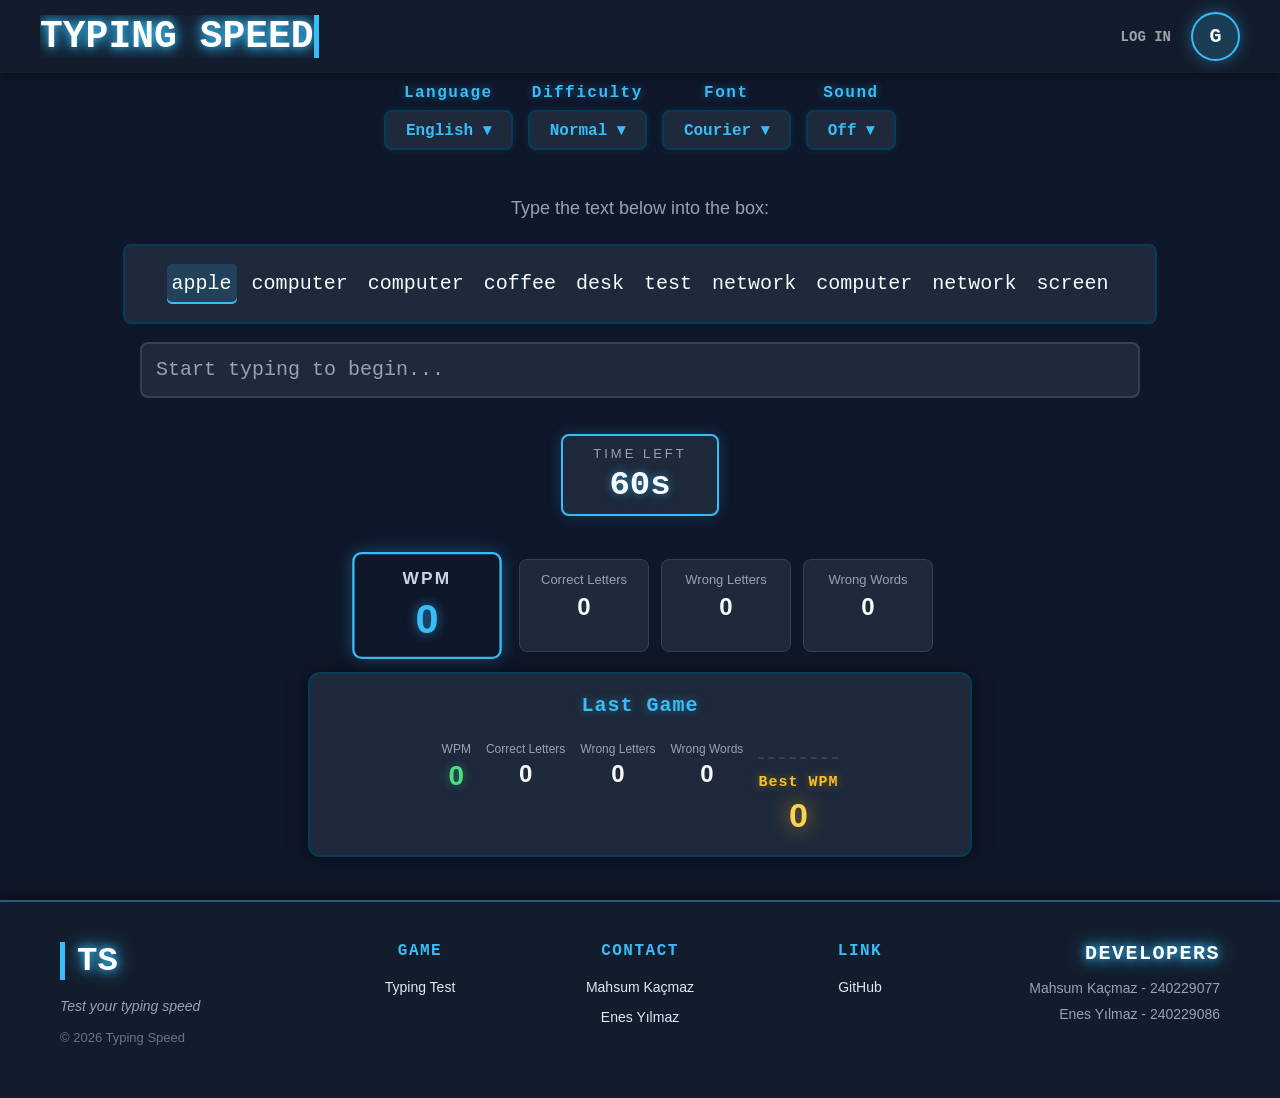
==== commit 37b97011: "c programing language added" ====
--- a/game.html
+++ b/game.html
@@ -44,6 +44,7 @@
                     <div id="language-menu" class="dropdown-content">
                         <a href="#" onclick="changeLanguage('English')">English</a>
                         <a href="#" onclick="changeLanguage('Turkish')">Turkish</a>
+                        <a href="#" onclick="changeLanguage('C')">C Language</a>
                     </div>
                 </div>
             </div>
--- a/style.css
+++ b/style.css
@@ -334,7 +334,7 @@
     transform: translateY(-2px);
 }
 
-/* OYUN EKRANI & TYPING ALANI (Senin Tasarımın)*/
+/* OYUN EKRANI ve TYPING ALANI*/
 .game-container {
     display: flex;
     flex-direction: column;
@@ -424,7 +424,7 @@
 
 #user-input::placeholder { color: #94a3b8; }
 
-/* İSTATİSTİKLER, ZAMANLAYICI & BUTONLAR*/
+/* İSTATİSTİKLER, ZAMANLAYICI ve BUTONLAR*/
 #stats {
     display: flex;
     justify-content: center;
@@ -719,15 +719,15 @@
     }
 }
 
-/* STATİK SKOR TABLOSU (Arkadaşın Tasarımı)*/
-.static-score-container {
+/* BEST WPM TABLOSU */
+.best-score-container {
     width: min(320px, 90vw); 
     background-color: rgba(19, 28, 44, 0.7);
     backdrop-filter: blur(8px);
-    border: 2px solid rgba(146, 56, 248, 0.4);
+    border: 2px solid rgba(56, 189, 248, 0.4); 
     border-radius: 16px;
-    padding: 15px 20px; 
-    box-shadow: 0 10px 25px rgba(0, 0, 0, 0.5), inset 0 0 15px rgba(146, 56, 248, 0.1);
+    padding: 20px; 
+    box-shadow: 0 10px 25px rgba(0, 0, 0, 0.5), inset 0 0 15px rgba(56, 189, 248, 0.1);
     z-index: 10;
     
     position: absolute;
@@ -737,41 +737,46 @@
     margin-bottom: 0; 
 }
 
-.static-score-container.right-side {
-    left: auto;
-    right: 40px;
-}
-
-.static-score-title {
-    margin: 0 0 10px 0; 
-    font-family: 'Courier New', Courier, monospace;
-    color: #ffffff;
-    font-size: 18px;
-    text-shadow: 0 0 8px #9238f8;
+.best-score-title {
+    margin: 0 0 15px 0; 
+    font-family: 'Courier New', Courier, monospace;
+    color: #ffffff;
+    font-size: 22px;
+    text-shadow: 0 0 10px #38bdf8;
     letter-spacing: 2px;
     text-align: center;
 }
 
-.static-score-table {
-    width: 100%;
-    border-collapse: collapse;
-    color: #f8fafc;
-    font-family: 'Courier New', Courier, monospace;
-}
-
-.static-score-table td {
-    padding: 8px 10px; 
-    text-align: left;
-    border-bottom: 1px solid rgba(51, 65, 85, 0.5);
-    font-size: 15px;
-    font-weight: bold;
-}
-
-.static-score-table tr:last-child td { border-bottom: none; }
-
-.static-rank-1 { color: #fbbf24; text-shadow: 0 0 6px #fbbf24; }
-.static-rank-2 { color: #94a3b8; text-shadow: 0 0 6px #94a3b8; }
-.static-rank-3 { color: #b45309; text-shadow: 0 0 6px #b45309; }
+.best-score-display {
+    display: flex;
+    justify-content: space-between;
+    align-items: center;
+    background-color: rgba(30, 41, 59, 0.6);
+    padding: 15px;
+    border-radius: 10px;
+    border: 1px solid #334155;
+    box-shadow: inset 0 0 10px rgba(0,0,0,0.5);
+}
+
+.best-score-name {
+    color: #fbbf24;
+    font-family: 'Courier New', Courier, monospace;
+    font-size: 18px;
+    font-weight: bold;
+    text-shadow: 0 0 8px rgba(251, 191, 36, 0.6);
+    max-width: 140px;
+    overflow: hidden;
+    text-overflow: ellipsis;
+    white-space: nowrap;
+}
+
+.best-score-value {
+    color: #4ade80;
+    font-family: 'Courier New', Courier, monospace;
+    font-size: 24px;
+    font-weight: bold;
+    text-shadow: 0 0 10px rgba(74, 222, 128, 0.6);
+}
 
 /* FOOTER (ALT BİLGİ - Arkadaşın Tasarımı)*/
 .game-footer {
@@ -1009,37 +1014,44 @@
 }
 
 /*RESPONSIVE DÜZEN Farklı Ekranlar İçin*/
-@media (max-width: 1450px) {
+
+@media (max-width: 1500px), (max-height: 850px) {
     .menu-container {
+        display: flex;
+        flex-direction: column;
+        justify-content: flex-start;
         height: auto;
         min-height: 100vh;
-        padding-top: 120px;
-        padding-bottom: 80px;
-        justify-content: flex-start;
+        padding: 120px 20px 80px 20px;
+        gap: 40px; 
     }
     
-    /* Başla butonunun sabitliğini kaldırıp akışa dahil ediyoruz */
+    .menu-description {
+        margin-bottom: 10px;
+    }
+
     .action-container-absolute {
         position: relative;
         top: auto;
         left: auto;
         transform: none;
-        margin: 40px 0;
-    }
-
-    /* Skor tablolarını yanlardan kurtarıp alt alta merkeze alıyoruz */
-    .static-score-container {
+        order: 1; /* İlk sırada Start butonu olsun */
+    }
+
+    .keyboard-decoration {
+        margin-top: 0;
+        order: 2; /* İkinci sırada klavye olsun */
+    }
+
+    .best-score-container {
         position: relative !important;
         left: auto !important;
         right: auto !important;
         top: auto !important;
         transform: none !important;
-        margin: 20px auto;
-        width: 90%;
-        max-width: 400px;
-    }
-    
-    .keyboard-decoration {
-        margin-top: 40px;
+        width: 100%;
+        max-width: 500px;
+        margin: 0 auto;
+        order: 3; 
     }
 }
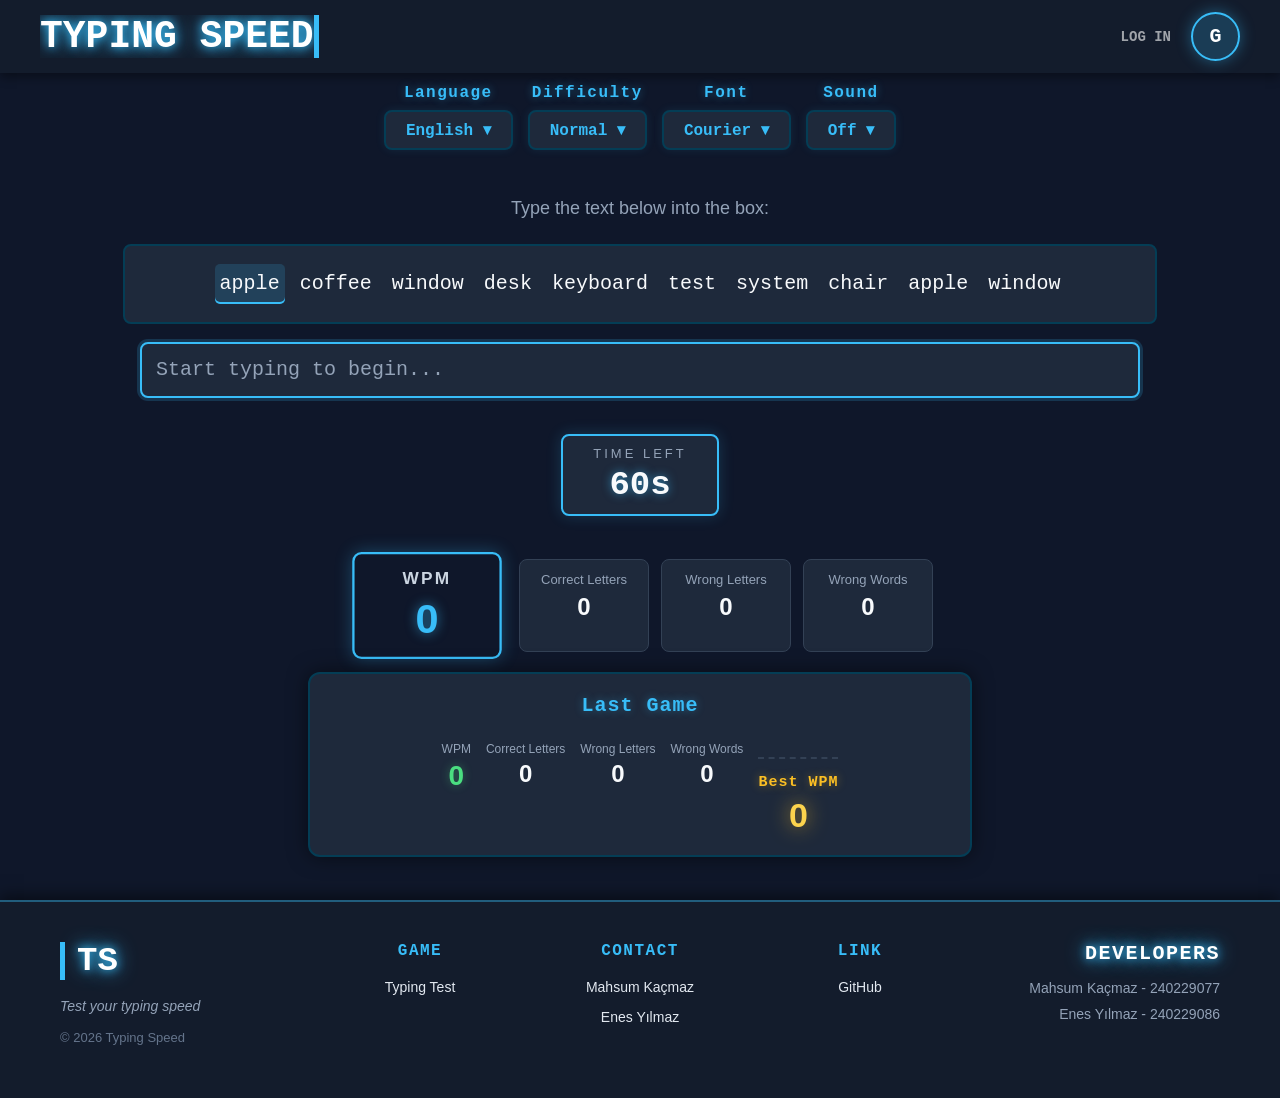
==== commit ed9de503: "add HTML and CSS as playable typing languages with custom word pools" ====
--- a/game.html
+++ b/game.html
@@ -45,6 +45,8 @@
                         <a href="#" onclick="changeLanguage('English')">English</a>
                         <a href="#" onclick="changeLanguage('Turkish')">Turkish</a>
                         <a href="#" onclick="changeLanguage('C')">C Language</a>
+                        <a href="#" onclick="changeLanguage('HTML')">HTML</a>
+                        <a href="#" onclick="changeLanguage('CSS')">CSS</a>
                     </div>
                 </div>
             </div>
